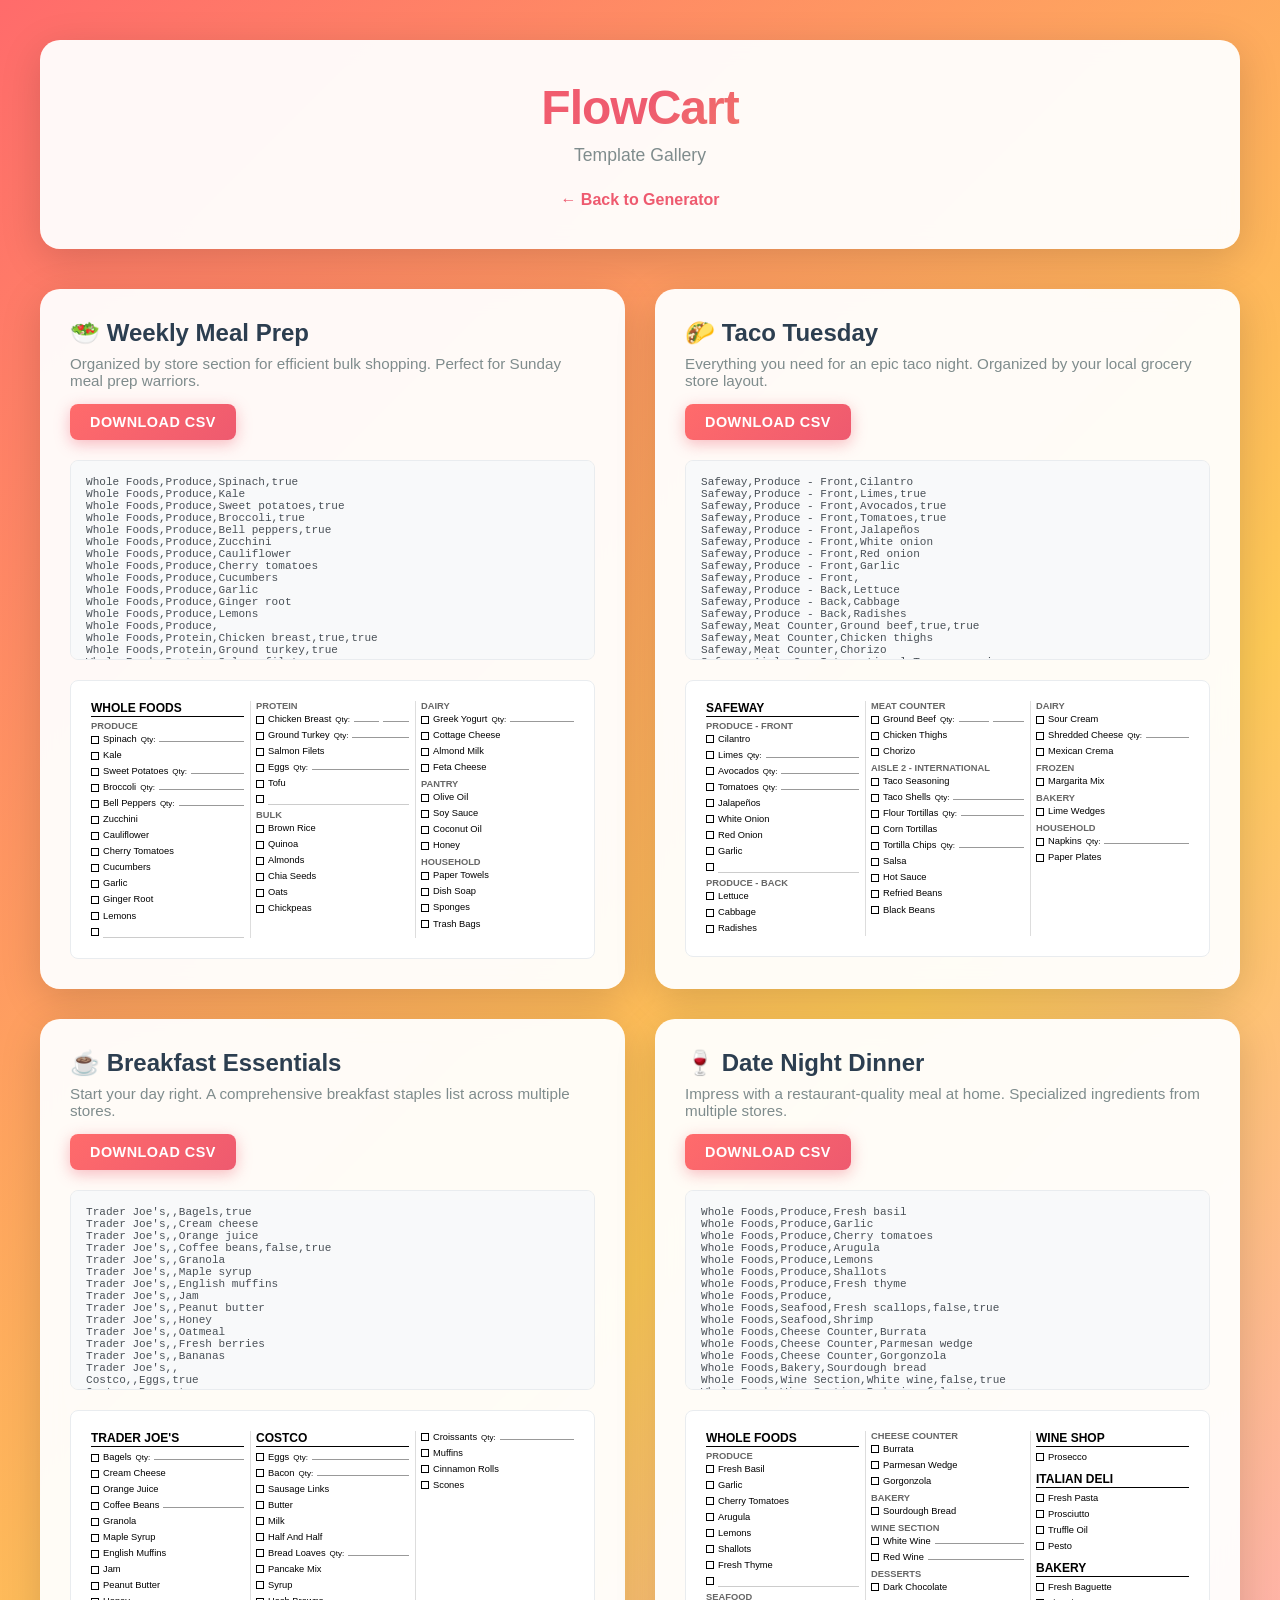
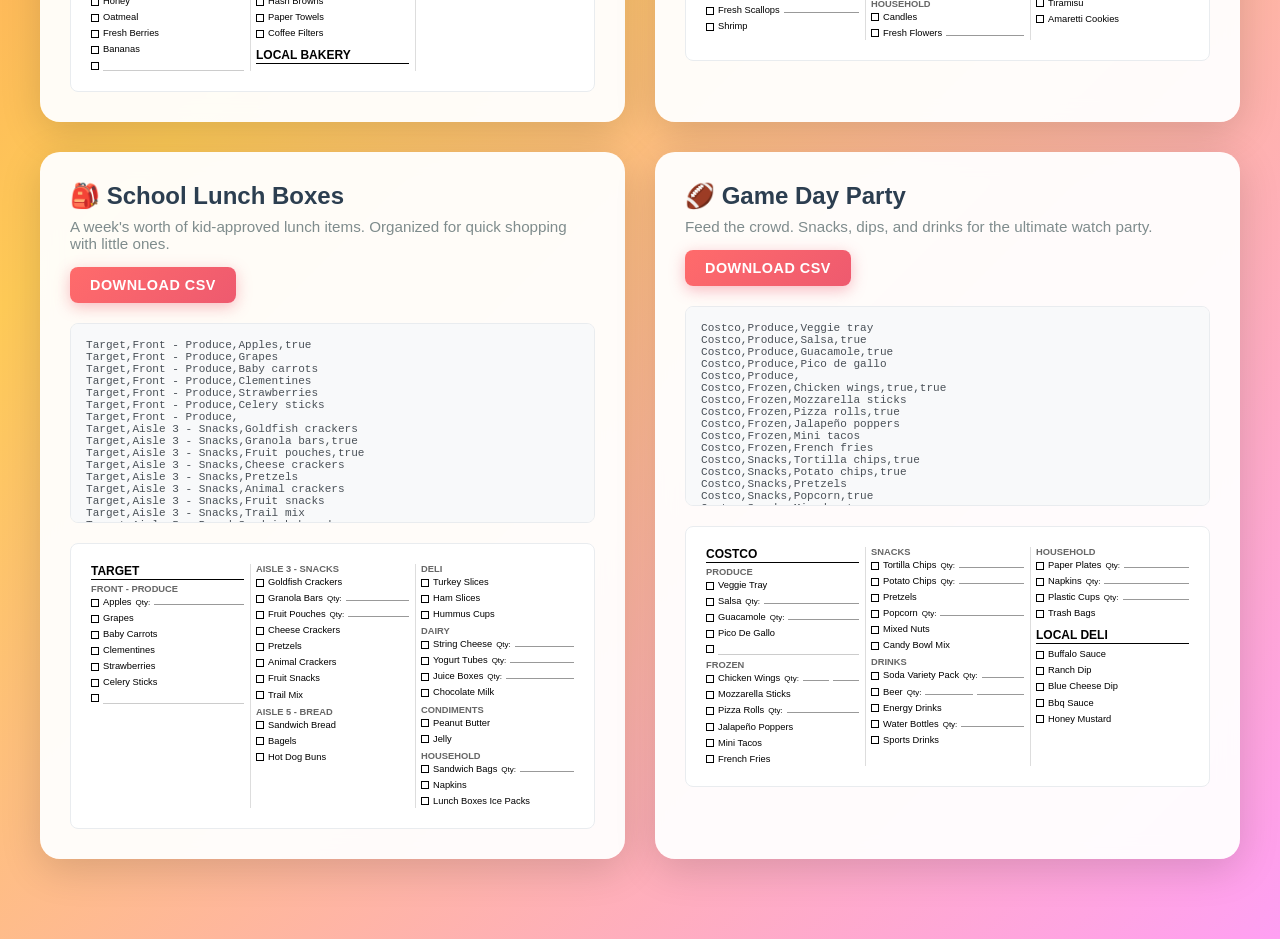
==== gallery.html @ 376b7f01 "Initial commit Co-Authored-By: Claude Opus 4.6 <noreply@anthropic.com>" ====
<!DOCTYPE html>
<html lang="en">
<head>
  <meta charset="UTF-8">
  <meta name="viewport" content="width=device-width, initial-scale=1.0">
  <title>FlowCart - Template Gallery</title>
  <style>
    * {
      margin: 0;
      padding: 0;
      box-sizing: border-box;
    }

    body {
      font-family: -apple-system, BlinkMacSystemFont, 'Segoe UI', 'Arial', sans-serif;
      background: linear-gradient(135deg, #ff6b6b 0%, #feca57 50%, #ff9ff3 100%);
      min-height: 100vh;
      padding: 40px 20px;
    }

    .container {
      max-width: 1200px;
      margin: 0 auto;
    }

    header {
      text-align: center;
      margin-bottom: 40px;
      padding: 40px 30px;
      background: rgba(255, 255, 255, 0.95);
      color: #2c3e50;
      border-radius: 20px;
      box-shadow: 0 10px 40px rgba(0, 0, 0, 0.15);
      backdrop-filter: blur(10px);
    }

    h1 {
      font-size: 3em;
      font-weight: 700;
      letter-spacing: -1px;
      background: linear-gradient(135deg, #ff6b6b, #ee5a6f, #feca57);
      -webkit-background-clip: text;
      -webkit-text-fill-color: transparent;
      background-clip: text;
      margin-bottom: 10px;
    }

    .subtitle {
      font-size: 1.1em;
      color: #7f8c8d;
      font-weight: 400;
      margin-bottom: 15px;
    }

    .back-link {
      display: inline-block;
      margin-top: 10px;
      color: #ee5a6f;
      text-decoration: none;
      font-weight: 600;
      font-size: 1em;
      transition: all 0.3s ease;
    }

    .back-link:hover {
      color: #d63447;
      transform: translateX(-3px);
    }

    .gallery {
      display: grid;
      grid-template-columns: repeat(auto-fit, minmax(500px, 1fr));
      gap: 30px;
      margin-bottom: 40px;
    }

    .template-card {
      background: rgba(255, 255, 255, 0.95);
      border-radius: 20px;
      padding: 30px;
      box-shadow: 0 10px 40px rgba(0, 0, 0, 0.15);
      backdrop-filter: blur(10px);
    }

    .template-header {
      margin-bottom: 20px;
    }

    .template-title {
      font-size: 1.5em;
      font-weight: 700;
      color: #2c3e50;
      margin-bottom: 8px;
    }

    .template-description {
      color: #7f8c8d;
      font-size: 0.95em;
      margin-bottom: 15px;
    }

    .download-btn {
      background: linear-gradient(135deg, #ff6b6b, #ee5a6f);
      color: white;
      border: none;
      padding: 10px 20px;
      font-size: 0.9em;
      font-family: -apple-system, BlinkMacSystemFont, 'Segoe UI', 'Arial', sans-serif;
      font-weight: 600;
      cursor: pointer;
      border-radius: 8px;
      text-transform: uppercase;
      letter-spacing: 0.5px;
      box-shadow: 0 4px 15px rgba(238, 90, 111, 0.4);
      transition: all 0.3s ease;
      text-decoration: none;
      display: inline-block;
    }

    .download-btn:hover {
      background: linear-gradient(135deg, #ee5a6f, #d63447);
      transform: translateY(-2px);
      box-shadow: 0 6px 25px rgba(238, 90, 111, 0.5);
    }

    .csv-preview {
      background: #f8f9fa;
      border: 1px solid #e9ecef;
      border-radius: 8px;
      padding: 15px;
      margin: 15px 0;
      font-family: 'Courier New', monospace;
      font-size: 0.85em;
      overflow-x: auto;
      max-height: 200px;
      overflow-y: auto;
    }

    .csv-preview pre {
      margin: 0;
      white-space: pre;
      color: #495057;
    }

    .list-preview {
      margin-top: 20px;
      padding: 20px;
      background: white;
      border-radius: 8px;
      border: 1px solid #e9ecef;
      font-size: 7pt;
      columns: 3;
      column-gap: 12px;
      column-rule: 1px solid #ddd;
    }

    .store-section {
      margin-bottom: 8px;
    }

    .store-header {
      font-size: 9pt;
      font-weight: bold;
      text-transform: uppercase;
      border-bottom: 1.5px solid #000;
      padding-bottom: 1px;
      margin-bottom: 4px;
    }

    .region-section {
      margin-bottom: 5px;
      break-inside: avoid;
    }

    .region-header {
      font-size: 7pt;
      font-weight: bold;
      text-transform: uppercase;
      color: #666;
      margin-bottom: 2px;
    }

    .item {
      display: flex;
      align-items: center;
      margin-bottom: 3px;
      font-size: 7pt;
      line-height: 1.4;
      break-inside: avoid;
    }

    .checkbox {
      width: 8px;
      height: 8px;
      border: 1px solid #000;
      margin-right: 4px;
      flex-shrink: 0;
    }

    .item-content {
      flex: 1;
      display: flex;
      align-items: baseline;
    }

    .item-name {
      font-weight: normal;
      color: #000;
      flex-shrink: 0;
    }

    .item-count {
      border-bottom: 1px solid #999;
      flex: 1;
      margin-left: 4px;
      height: 9px;
      min-width: 20px;
    }

    .item-note {
      border-bottom: 1px solid #999;
      flex: 1;
      margin-left: 4px;
      height: 9px;
      min-width: 20px;
    }

    .blank-item {
      border-bottom: 1px solid #ccc;
      min-height: 12px;
    }
  </style>
</head>
<body>
  <div class="container">
    <header>
      <h1>FlowCart</h1>
      <div class="subtitle">Template Gallery</div>
      <a href="grocery-list.html" class="back-link">← Back to Generator</a>
    </header>

    <div class="gallery">
      <!-- Template 1: Weekly Meal Prep -->
      <div class="template-card">
        <div class="template-header">
          <div class="template-title">🥗 Weekly Meal Prep</div>
          <div class="template-description">Organized by store section for efficient bulk shopping. Perfect for Sunday meal prep warriors.</div>
          <button class="download-btn" onclick="downloadCSV('weekly-meal-prep')">Download CSV</button>
        </div>
        
        <div class="csv-preview">
          <pre id="csv-weekly-meal-prep">Whole Foods,Produce,Spinach,true
Whole Foods,Produce,Kale
Whole Foods,Produce,Sweet potatoes,true
Whole Foods,Produce,Broccoli,true
Whole Foods,Produce,Bell peppers,true
Whole Foods,Produce,Zucchini
Whole Foods,Produce,Cauliflower
Whole Foods,Produce,Cherry tomatoes
Whole Foods,Produce,Cucumbers
Whole Foods,Produce,Garlic
Whole Foods,Produce,Ginger root
Whole Foods,Produce,Lemons
Whole Foods,Produce,
Whole Foods,Protein,Chicken breast,true,true
Whole Foods,Protein,Ground turkey,true
Whole Foods,Protein,Salmon filets
Whole Foods,Protein,Eggs,true
Whole Foods,Protein,Tofu
Whole Foods,Protein,
Whole Foods,Bulk,Brown rice
Whole Foods,Bulk,Quinoa
Whole Foods,Bulk,Almonds
Whole Foods,Bulk,Chia seeds
Whole Foods,Bulk,Oats
Whole Foods,Bulk,Chickpeas
Whole Foods,Dairy,Greek yogurt,true
Whole Foods,Dairy,Cottage cheese
Whole Foods,Dairy,Almond milk
Whole Foods,Dairy,Feta cheese
Whole Foods,Pantry,Olive oil
Whole Foods,Pantry,Soy sauce
Whole Foods,Pantry,Coconut oil
Whole Foods,Pantry,Honey
Whole Foods,Household,Paper towels
Whole Foods,Household,Dish soap
Whole Foods,Household,Sponges
Whole Foods,Household,Trash bags</pre>
        </div>

        <div class="list-preview" id="preview-weekly-meal-prep"></div>
      </div>

      <!-- Template 2: Taco Tuesday -->
      <div class="template-card">
        <div class="template-header">
          <div class="template-title">🌮 Taco Tuesday</div>
          <div class="template-description">Everything you need for an epic taco night. Organized by your local grocery store layout.</div>
          <button class="download-btn" onclick="downloadCSV('taco-tuesday')">Download CSV</button>
        </div>
        
        <div class="csv-preview">
          <pre id="csv-taco-tuesday">Safeway,Produce - Front,Cilantro
Safeway,Produce - Front,Limes,true
Safeway,Produce - Front,Avocados,true
Safeway,Produce - Front,Tomatoes,true
Safeway,Produce - Front,Jalapeños
Safeway,Produce - Front,White onion
Safeway,Produce - Front,Red onion
Safeway,Produce - Front,Garlic
Safeway,Produce - Front,
Safeway,Produce - Back,Lettuce
Safeway,Produce - Back,Cabbage
Safeway,Produce - Back,Radishes
Safeway,Meat Counter,Ground beef,true,true
Safeway,Meat Counter,Chicken thighs
Safeway,Meat Counter,Chorizo
Safeway,Aisle 2 - International,Taco seasoning
Safeway,Aisle 2 - International,Taco shells,true
Safeway,Aisle 2 - International,Flour tortillas,true
Safeway,Aisle 2 - International,Corn tortillas
Safeway,Aisle 2 - International,Tortilla chips,true
Safeway,Aisle 2 - International,Salsa
Safeway,Aisle 2 - International,Hot sauce
Safeway,Aisle 2 - International,Refried beans
Safeway,Aisle 2 - International,Black beans
Safeway,Dairy,Sour cream
Safeway,Dairy,Shredded cheese,true
Safeway,Dairy,Mexican crema
Safeway,Frozen,Margarita mix
Safeway,Bakery,Lime wedges
Safeway,Household,Napkins,true
Safeway,Household,Paper plates</pre>
        </div>

        <div class="list-preview" id="preview-taco-tuesday"></div>
      </div>

      <!-- Template 3: Breakfast Essentials -->
      <div class="template-card">
        <div class="template-header">
          <div class="template-title">☕ Breakfast Essentials</div>
          <div class="template-description">Start your day right. A comprehensive breakfast staples list across multiple stores.</div>
          <button class="download-btn" onclick="downloadCSV('breakfast-essentials')">Download CSV</button>
        </div>
        
        <div class="csv-preview">
          <pre id="csv-breakfast-essentials">Trader Joe's,,Bagels,true
Trader Joe's,,Cream cheese
Trader Joe's,,Orange juice
Trader Joe's,,Coffee beans,false,true
Trader Joe's,,Granola
Trader Joe's,,Maple syrup
Trader Joe's,,English muffins
Trader Joe's,,Jam
Trader Joe's,,Peanut butter
Trader Joe's,,Honey
Trader Joe's,,Oatmeal
Trader Joe's,,Fresh berries
Trader Joe's,,Bananas
Trader Joe's,,
Costco,,Eggs,true
Costco,,Bacon,true
Costco,,Sausage links
Costco,,Butter
Costco,,Milk
Costco,,Half and half
Costco,,Bread loaves,true
Costco,,Pancake mix
Costco,,Syrup
Costco,,Hash browns
Costco,,Paper towels
Costco,,Coffee filters
Local Bakery,,Croissants,true
Local Bakery,,Muffins
Local Bakery,,Cinnamon rolls
Local Bakery,,Scones</pre>
        </div>

        <div class="list-preview" id="preview-breakfast-essentials"></div>
      </div>

      <!-- Template 4: Date Night -->
      <div class="template-card">
        <div class="template-header">
          <div class="template-title">🍷 Date Night Dinner</div>
          <div class="template-description">Impress with a restaurant-quality meal at home. Specialized ingredients from multiple stores.</div>
          <button class="download-btn" onclick="downloadCSV('date-night')">Download CSV</button>
        </div>
        
        <div class="csv-preview">
          <pre id="csv-date-night">Whole Foods,Produce,Fresh basil
Whole Foods,Produce,Garlic
Whole Foods,Produce,Cherry tomatoes
Whole Foods,Produce,Arugula
Whole Foods,Produce,Lemons
Whole Foods,Produce,Shallots
Whole Foods,Produce,Fresh thyme
Whole Foods,Produce,
Whole Foods,Seafood,Fresh scallops,false,true
Whole Foods,Seafood,Shrimp
Whole Foods,Cheese Counter,Burrata
Whole Foods,Cheese Counter,Parmesan wedge
Whole Foods,Cheese Counter,Gorgonzola
Whole Foods,Bakery,Sourdough bread
Whole Foods,Wine Section,White wine,false,true
Whole Foods,Wine Section,Red wine,false,true
Whole Foods,Desserts,Dark chocolate
Whole Foods,Household,Candles
Whole Foods,Household,Fresh flowers,false,true
Wine Shop,,Prosecco
Italian Deli,,Fresh pasta
Italian Deli,,Prosciutto
Italian Deli,,Truffle oil
Italian Deli,,Pesto
Bakery,,Fresh baguette
Bakery,,Tiramisu
Bakery,,Amaretti cookies</pre>
        </div>

        <div class="list-preview" id="preview-date-night"></div>
      </div>

      <!-- Template 5: Kids' Lunch Boxes -->
      <div class="template-card">
        <div class="template-header">
          <div class="template-title">🎒 School Lunch Boxes</div>
          <div class="template-description">A week's worth of kid-approved lunch items. Organized for quick shopping with little ones.</div>
          <button class="download-btn" onclick="downloadCSV('kids-lunch')">Download CSV</button>
        </div>
        
        <div class="csv-preview">
          <pre id="csv-kids-lunch">Target,Front - Produce,Apples,true
Target,Front - Produce,Grapes
Target,Front - Produce,Baby carrots
Target,Front - Produce,Clementines
Target,Front - Produce,Strawberries
Target,Front - Produce,Celery sticks
Target,Front - Produce,
Target,Aisle 3 - Snacks,Goldfish crackers
Target,Aisle 3 - Snacks,Granola bars,true
Target,Aisle 3 - Snacks,Fruit pouches,true
Target,Aisle 3 - Snacks,Cheese crackers
Target,Aisle 3 - Snacks,Pretzels
Target,Aisle 3 - Snacks,Animal crackers
Target,Aisle 3 - Snacks,Fruit snacks
Target,Aisle 3 - Snacks,Trail mix
Target,Aisle 5 - Bread,Sandwich bread
Target,Aisle 5 - Bread,Bagels
Target,Aisle 5 - Bread,Hot dog buns
Target,Deli,Turkey slices
Target,Deli,Ham slices
Target,Deli,Hummus cups
Target,Dairy,String cheese,true
Target,Dairy,Yogurt tubes,true
Target,Dairy,Juice boxes,true
Target,Dairy,Chocolate milk
Target,Condiments,Peanut butter
Target,Condiments,Jelly
Target,Household,Sandwich bags,true
Target,Household,Napkins
Target,Household,Lunch boxes ice packs</pre>
        </div>

        <div class="list-preview" id="preview-kids-lunch"></div>
      </div>

      <!-- Template 6: Game Day Party -->
      <div class="template-card">
        <div class="template-header">
          <div class="template-title">🏈 Game Day Party</div>
          <div class="template-description">Feed the crowd. Snacks, dips, and drinks for the ultimate watch party.</div>
          <button class="download-btn" onclick="downloadCSV('game-day')">Download CSV</button>
        </div>
        
        <div class="csv-preview">
          <pre id="csv-game-day">Costco,Produce,Veggie tray
Costco,Produce,Salsa,true
Costco,Produce,Guacamole,true
Costco,Produce,Pico de gallo
Costco,Produce,
Costco,Frozen,Chicken wings,true,true
Costco,Frozen,Mozzarella sticks
Costco,Frozen,Pizza rolls,true
Costco,Frozen,Jalapeño poppers
Costco,Frozen,Mini tacos
Costco,Frozen,French fries
Costco,Snacks,Tortilla chips,true
Costco,Snacks,Potato chips,true
Costco,Snacks,Pretzels
Costco,Snacks,Popcorn,true
Costco,Snacks,Mixed nuts
Costco,Snacks,Candy bowl mix
Costco,Drinks,Soda variety pack,true
Costco,Drinks,Beer,true,true
Costco,Drinks,Energy drinks
Costco,Drinks,Water bottles,true
Costco,Drinks,Sports drinks
Costco,Household,Paper plates,true
Costco,Household,Napkins,true
Costco,Household,Plastic cups,true
Costco,Household,Trash bags
Local Deli,,Buffalo sauce
Local Deli,,Ranch dip
Local Deli,,Blue cheese dip
Local Deli,,BBQ sauce
Local Deli,,Honey mustard</pre>
        </div>

        <div class="list-preview" id="preview-game-day"></div>
      </div>
    </div>
  </div>

  <script>
    const templates = {
      'weekly-meal-prep': `Whole Foods,Produce,Spinach,true
Whole Foods,Produce,Kale
Whole Foods,Produce,Sweet potatoes,true
Whole Foods,Produce,Broccoli,true
Whole Foods,Produce,Bell peppers,true
Whole Foods,Produce,Zucchini
Whole Foods,Produce,Cauliflower
Whole Foods,Produce,Cherry tomatoes
Whole Foods,Produce,Cucumbers
Whole Foods,Produce,Garlic
Whole Foods,Produce,Ginger root
Whole Foods,Produce,Lemons
Whole Foods,Produce,
Whole Foods,Protein,Chicken breast,true,true
Whole Foods,Protein,Ground turkey,true
Whole Foods,Protein,Salmon filets
Whole Foods,Protein,Eggs,true
Whole Foods,Protein,Tofu
Whole Foods,Protein,
Whole Foods,Bulk,Brown rice
Whole Foods,Bulk,Quinoa
Whole Foods,Bulk,Almonds
Whole Foods,Bulk,Chia seeds
Whole Foods,Bulk,Oats
Whole Foods,Bulk,Chickpeas
Whole Foods,Dairy,Greek yogurt,true
Whole Foods,Dairy,Cottage cheese
Whole Foods,Dairy,Almond milk
Whole Foods,Dairy,Feta cheese
Whole Foods,Pantry,Olive oil
Whole Foods,Pantry,Soy sauce
Whole Foods,Pantry,Coconut oil
Whole Foods,Pantry,Honey
Whole Foods,Household,Paper towels
Whole Foods,Household,Dish soap
Whole Foods,Household,Sponges
Whole Foods,Household,Trash bags`,

      'taco-tuesday': `Safeway,Produce - Front,Cilantro
Safeway,Produce - Front,Limes,true
Safeway,Produce - Front,Avocados,true
Safeway,Produce - Front,Tomatoes,true
Safeway,Produce - Front,Jalapeños
Safeway,Produce - Front,White onion
Safeway,Produce - Front,Red onion
Safeway,Produce - Front,Garlic
Safeway,Produce - Front,
Safeway,Produce - Back,Lettuce
Safeway,Produce - Back,Cabbage
Safeway,Produce - Back,Radishes
Safeway,Meat Counter,Ground beef,true,true
Safeway,Meat Counter,Chicken thighs
Safeway,Meat Counter,Chorizo
Safeway,Aisle 2 - International,Taco seasoning
Safeway,Aisle 2 - International,Taco shells,true
Safeway,Aisle 2 - International,Flour tortillas,true
Safeway,Aisle 2 - International,Corn tortillas
Safeway,Aisle 2 - International,Tortilla chips,true
Safeway,Aisle 2 - International,Salsa
Safeway,Aisle 2 - International,Hot sauce
Safeway,Aisle 2 - International,Refried beans
Safeway,Aisle 2 - International,Black beans
Safeway,Dairy,Sour cream
Safeway,Dairy,Shredded cheese,true
Safeway,Dairy,Mexican crema
Safeway,Frozen,Margarita mix
Safeway,Bakery,Lime wedges
Safeway,Household,Napkins,true
Safeway,Household,Paper plates`,

      'breakfast-essentials': `Trader Joe's,,Bagels,true
Trader Joe's,,Cream cheese
Trader Joe's,,Orange juice
Trader Joe's,,Coffee beans,false,true
Trader Joe's,,Granola
Trader Joe's,,Maple syrup
Trader Joe's,,English muffins
Trader Joe's,,Jam
Trader Joe's,,Peanut butter
Trader Joe's,,Honey
Trader Joe's,,Oatmeal
Trader Joe's,,Fresh berries
Trader Joe's,,Bananas
Trader Joe's,,
Costco,,Eggs,true
Costco,,Bacon,true
Costco,,Sausage links
Costco,,Butter
Costco,,Milk
Costco,,Half and half
Costco,,Bread loaves,true
Costco,,Pancake mix
Costco,,Syrup
Costco,,Hash browns
Costco,,Paper towels
Costco,,Coffee filters
Local Bakery,,Croissants,true
Local Bakery,,Muffins
Local Bakery,,Cinnamon rolls
Local Bakery,,Scones`,

      'date-night': `Whole Foods,Produce,Fresh basil
Whole Foods,Produce,Garlic
Whole Foods,Produce,Cherry tomatoes
Whole Foods,Produce,Arugula
Whole Foods,Produce,Lemons
Whole Foods,Produce,Shallots
Whole Foods,Produce,Fresh thyme
Whole Foods,Produce,
Whole Foods,Seafood,Fresh scallops,false,true
Whole Foods,Seafood,Shrimp
Whole Foods,Cheese Counter,Burrata
Whole Foods,Cheese Counter,Parmesan wedge
Whole Foods,Cheese Counter,Gorgonzola
Whole Foods,Bakery,Sourdough bread
Whole Foods,Wine Section,White wine,false,true
Whole Foods,Wine Section,Red wine,false,true
Whole Foods,Desserts,Dark chocolate
Whole Foods,Household,Candles
Whole Foods,Household,Fresh flowers,false,true
Wine Shop,,Prosecco
Italian Deli,,Fresh pasta
Italian Deli,,Prosciutto
Italian Deli,,Truffle oil
Italian Deli,,Pesto
Bakery,,Fresh baguette
Bakery,,Tiramisu
Bakery,,Amaretti cookies`,

      'kids-lunch': `Target,Front - Produce,Apples,true
Target,Front - Produce,Grapes
Target,Front - Produce,Baby carrots
Target,Front - Produce,Clementines
Target,Front - Produce,Strawberries
Target,Front - Produce,Celery sticks
Target,Front - Produce,
Target,Aisle 3 - Snacks,Goldfish crackers
Target,Aisle 3 - Snacks,Granola bars,true
Target,Aisle 3 - Snacks,Fruit pouches,true
Target,Aisle 3 - Snacks,Cheese crackers
Target,Aisle 3 - Snacks,Pretzels
Target,Aisle 3 - Snacks,Animal crackers
Target,Aisle 3 - Snacks,Fruit snacks
Target,Aisle 3 - Snacks,Trail mix
Target,Aisle 5 - Bread,Sandwich bread
Target,Aisle 5 - Bread,Bagels
Target,Aisle 5 - Bread,Hot dog buns
Target,Deli,Turkey slices
Target,Deli,Ham slices
Target,Deli,Hummus cups
Target,Dairy,String cheese,true
Target,Dairy,Yogurt tubes,true
Target,Dairy,Juice boxes,true
Target,Dairy,Chocolate milk
Target,Condiments,Peanut butter
Target,Condiments,Jelly
Target,Household,Sandwich bags,true
Target,Household,Napkins
Target,Household,Lunch boxes ice packs`,

      'game-day': `Costco,Produce,Veggie tray
Costco,Produce,Salsa,true
Costco,Produce,Guacamole,true
Costco,Produce,Pico de gallo
Costco,Produce,
Costco,Frozen,Chicken wings,true,true
Costco,Frozen,Mozzarella sticks
Costco,Frozen,Pizza rolls,true
Costco,Frozen,Jalapeño poppers
Costco,Frozen,Mini tacos
Costco,Frozen,French fries
Costco,Snacks,Tortilla chips,true
Costco,Snacks,Potato chips,true
Costco,Snacks,Pretzels
Costco,Snacks,Popcorn,true
Costco,Snacks,Mixed nuts
Costco,Snacks,Candy bowl mix
Costco,Drinks,Soda variety pack,true
Costco,Drinks,Beer,true,true
Costco,Drinks,Energy drinks
Costco,Drinks,Water bottles,true
Costco,Drinks,Sports drinks
Costco,Household,Paper plates,true
Costco,Household,Napkins,true
Costco,Household,Plastic cups,true
Costco,Household,Trash bags
Local Deli,,Buffalo sauce
Local Deli,,Ranch dip
Local Deli,,Blue cheese dip
Local Deli,,BBQ sauce
Local Deli,,Honey mustard`
    };

    function downloadCSV(templateName) {
      const csv = templates[templateName];
      const blob = new Blob([csv], { type: 'text/csv' });
      const url = window.URL.createObjectURL(blob);
      const a = document.createElement('a');
      a.href = url;
      a.download = `${templateName}.csv`;
      a.click();
      window.URL.revokeObjectURL(url);
    }

    function parseCSV(csv) {
      const lines = csv.trim().split('\n');
      const data = [];
      
      for (let i = 0; i < lines.length; i++) {
        const line = lines[i].trim();
        if (!line) continue;
        
        const values = line.split(',').map(v => v.trim());
        
        if (values.length < 1 || !values[0]) continue;
        
        const parseBoolean = (val) => {
          if (!val) return false;
          const lower = val.toLowerCase();
          return lower === 'true' || lower === 't' || lower === '1' || lower === 'x' || lower === 'yes';
        };
        
        data.push({
          store: values[0],
          region: values[1] || null,
          item: values[2] || '',
          count: parseBoolean(values[3]),
          note: parseBoolean(values[4])
        });
      }
      
      return data;
    }

    function organizeData(data) {
      const organized = {};
      
      data.forEach(row => {
        if (!organized[row.store]) {
          organized[row.store] = {};
        }
        const regionKey = row.region || '_no_region_';
        if (!organized[row.store][regionKey]) {
          organized[row.store][regionKey] = [];
        }
        organized[row.store][regionKey].push(row);
      });
      
      return organized;
    }

    function renderPreview(templateName) {
      const csv = templates[templateName];
      const data = parseCSV(csv);
      const organized = organizeData(data);
      
      const preview = document.getElementById(`preview-${templateName}`);
      preview.innerHTML = '';
      
      for (const [store, regions] of Object.entries(organized)) {
        const storeSection = document.createElement('div');
        storeSection.className = 'store-section';
        
        const storeHeader = document.createElement('div');
        storeHeader.className = 'store-header';
        storeHeader.textContent = store;
        storeSection.appendChild(storeHeader);
        
        for (const [region, items] of Object.entries(regions)) {
          const regionSection = document.createElement('div');
          regionSection.className = 'region-section';
          
          if (region !== '_no_region_') {
            const regionHeader = document.createElement('div');
            regionHeader.className = 'region-header';
            regionHeader.textContent = region;
            regionSection.appendChild(regionHeader);
          }
          
          items.forEach(item => {
            const itemDiv = document.createElement('div');
            itemDiv.className = 'item';
            
            const checkbox = document.createElement('div');
            checkbox.className = 'checkbox';
            itemDiv.appendChild(checkbox);
            
            const content = document.createElement('div');
            content.className = 'item-content';
            
            if (!item.item) {
              content.className += ' blank-item';
            } else {
              const itemName = document.createElement('span');
              itemName.className = 'item-name';
              const itemText = item.item;
              const capitalizedText = itemText
                .split(' ')
                .map(word => word.charAt(0).toUpperCase() + word.slice(1).toLowerCase())
                .join(' ');
              itemName.textContent = capitalizedText;
              content.appendChild(itemName);
              
              if (item.count) {
                const countLabel = document.createElement('span');
                countLabel.textContent = 'Qty: ';
                countLabel.style.fontSize = '6pt';
                countLabel.style.marginLeft = '4px';
                content.appendChild(countLabel);
                
                const countSpan = document.createElement('span');
                countSpan.className = 'item-count';
                content.appendChild(countSpan);
              }
              
              if (item.note) {
                const noteSpan = document.createElement('span');
                noteSpan.className = 'item-note';
                content.appendChild(noteSpan);
              }
            }
            
            itemDiv.appendChild(content);
            regionSection.appendChild(itemDiv);
          });
          
          storeSection.appendChild(regionSection);
        }
        
        preview.appendChild(storeSection);
      }
    }

    // Render all previews on page load
    Object.keys(templates).forEach(templateName => {
      renderPreview(templateName);
    });
  </script>
</body>
</html>
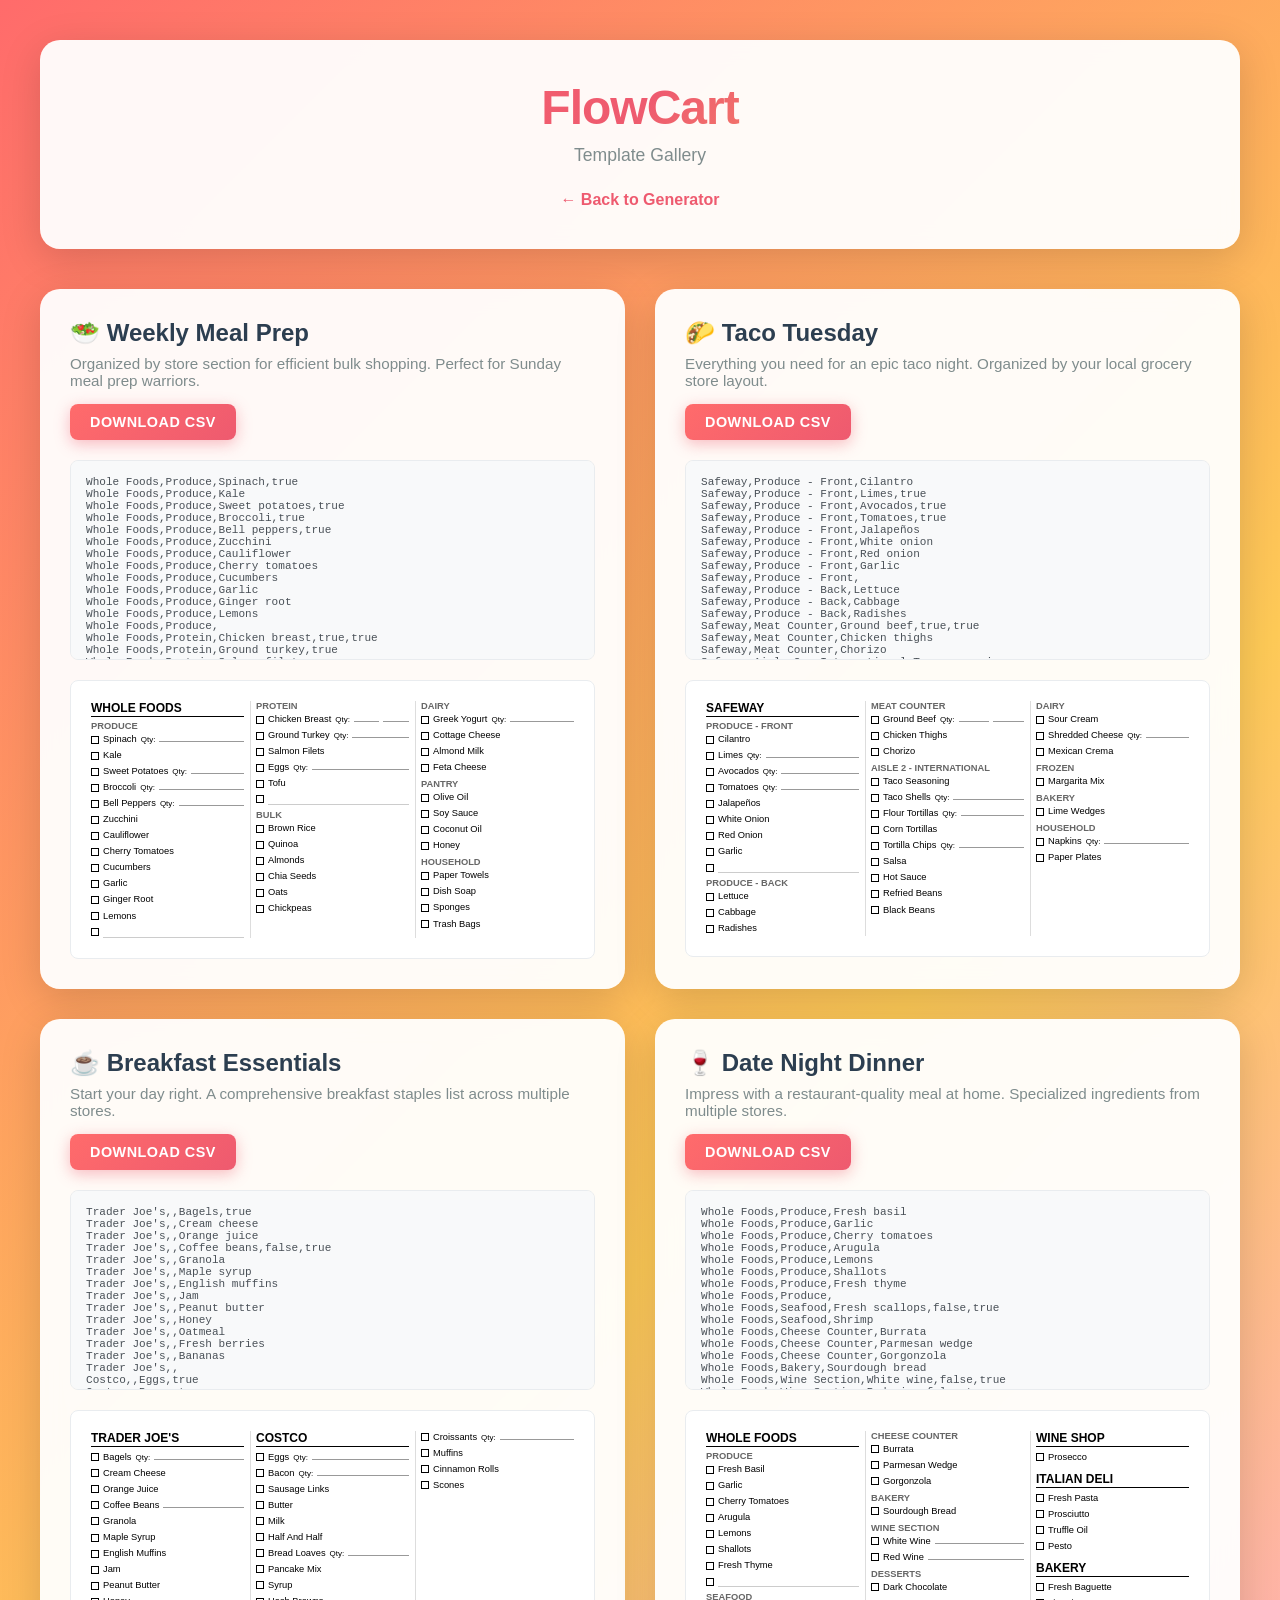
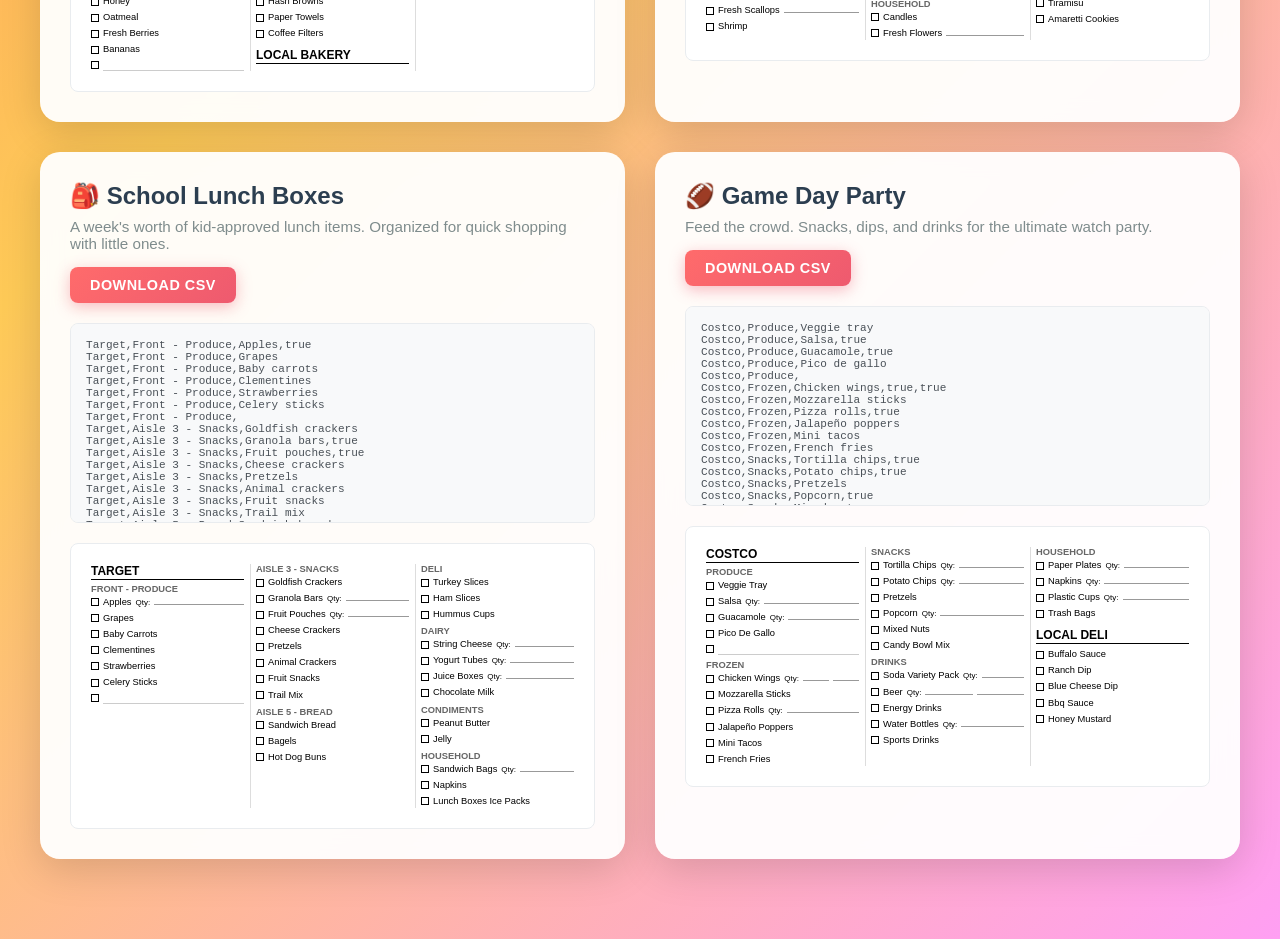
==== commit ac540de3: "Add favicon and meta description tags SVG favicon with the site gradient colors and a cart icon. Add" ====
--- a/gallery.html
+++ b/gallery.html
@@ -4,232 +4,10 @@
   <meta charset="UTF-8">
   <meta name="viewport" content="width=device-width, initial-scale=1.0">
   <title>FlowCart - Template Gallery</title>
-  <style>
-    * {
-      margin: 0;
-      padding: 0;
-      box-sizing: border-box;
-    }
-
-    body {
-      font-family: -apple-system, BlinkMacSystemFont, 'Segoe UI', 'Arial', sans-serif;
-      background: linear-gradient(135deg, #ff6b6b 0%, #feca57 50%, #ff9ff3 100%);
-      min-height: 100vh;
-      padding: 40px 20px;
-    }
-
-    .container {
-      max-width: 1200px;
-      margin: 0 auto;
-    }
-
-    header {
-      text-align: center;
-      margin-bottom: 40px;
-      padding: 40px 30px;
-      background: rgba(255, 255, 255, 0.95);
-      color: #2c3e50;
-      border-radius: 20px;
-      box-shadow: 0 10px 40px rgba(0, 0, 0, 0.15);
-      backdrop-filter: blur(10px);
-    }
-
-    h1 {
-      font-size: 3em;
-      font-weight: 700;
-      letter-spacing: -1px;
-      background: linear-gradient(135deg, #ff6b6b, #ee5a6f, #feca57);
-      -webkit-background-clip: text;
-      -webkit-text-fill-color: transparent;
-      background-clip: text;
-      margin-bottom: 10px;
-    }
-
-    .subtitle {
-      font-size: 1.1em;
-      color: #7f8c8d;
-      font-weight: 400;
-      margin-bottom: 15px;
-    }
-
-    .back-link {
-      display: inline-block;
-      margin-top: 10px;
-      color: #ee5a6f;
-      text-decoration: none;
-      font-weight: 600;
-      font-size: 1em;
-      transition: all 0.3s ease;
-    }
-
-    .back-link:hover {
-      color: #d63447;
-      transform: translateX(-3px);
-    }
-
-    .gallery {
-      display: grid;
-      grid-template-columns: repeat(auto-fit, minmax(500px, 1fr));
-      gap: 30px;
-      margin-bottom: 40px;
-    }
-
-    .template-card {
-      background: rgba(255, 255, 255, 0.95);
-      border-radius: 20px;
-      padding: 30px;
-      box-shadow: 0 10px 40px rgba(0, 0, 0, 0.15);
-      backdrop-filter: blur(10px);
-    }
-
-    .template-header {
-      margin-bottom: 20px;
-    }
-
-    .template-title {
-      font-size: 1.5em;
-      font-weight: 700;
-      color: #2c3e50;
-      margin-bottom: 8px;
-    }
-
-    .template-description {
-      color: #7f8c8d;
-      font-size: 0.95em;
-      margin-bottom: 15px;
-    }
-
-    .download-btn {
-      background: linear-gradient(135deg, #ff6b6b, #ee5a6f);
-      color: white;
-      border: none;
-      padding: 10px 20px;
-      font-size: 0.9em;
-      font-family: -apple-system, BlinkMacSystemFont, 'Segoe UI', 'Arial', sans-serif;
-      font-weight: 600;
-      cursor: pointer;
-      border-radius: 8px;
-      text-transform: uppercase;
-      letter-spacing: 0.5px;
-      box-shadow: 0 4px 15px rgba(238, 90, 111, 0.4);
-      transition: all 0.3s ease;
-      text-decoration: none;
-      display: inline-block;
-    }
-
-    .download-btn:hover {
-      background: linear-gradient(135deg, #ee5a6f, #d63447);
-      transform: translateY(-2px);
-      box-shadow: 0 6px 25px rgba(238, 90, 111, 0.5);
-    }
-
-    .csv-preview {
-      background: #f8f9fa;
-      border: 1px solid #e9ecef;
-      border-radius: 8px;
-      padding: 15px;
-      margin: 15px 0;
-      font-family: 'Courier New', monospace;
-      font-size: 0.85em;
-      overflow-x: auto;
-      max-height: 200px;
-      overflow-y: auto;
-    }
-
-    .csv-preview pre {
-      margin: 0;
-      white-space: pre;
-      color: #495057;
-    }
-
-    .list-preview {
-      margin-top: 20px;
-      padding: 20px;
-      background: white;
-      border-radius: 8px;
-      border: 1px solid #e9ecef;
-      font-size: 7pt;
-      columns: 3;
-      column-gap: 12px;
-      column-rule: 1px solid #ddd;
-    }
-
-    .store-section {
-      margin-bottom: 8px;
-    }
-
-    .store-header {
-      font-size: 9pt;
-      font-weight: bold;
-      text-transform: uppercase;
-      border-bottom: 1.5px solid #000;
-      padding-bottom: 1px;
-      margin-bottom: 4px;
-    }
-
-    .region-section {
-      margin-bottom: 5px;
-      break-inside: avoid;
-    }
-
-    .region-header {
-      font-size: 7pt;
-      font-weight: bold;
-      text-transform: uppercase;
-      color: #666;
-      margin-bottom: 2px;
-    }
-
-    .item {
-      display: flex;
-      align-items: center;
-      margin-bottom: 3px;
-      font-size: 7pt;
-      line-height: 1.4;
-      break-inside: avoid;
-    }
-
-    .checkbox {
-      width: 8px;
-      height: 8px;
-      border: 1px solid #000;
-      margin-right: 4px;
-      flex-shrink: 0;
-    }
-
-    .item-content {
-      flex: 1;
-      display: flex;
-      align-items: baseline;
-    }
-
-    .item-name {
-      font-weight: normal;
-      color: #000;
-      flex-shrink: 0;
-    }
-
-    .item-count {
-      border-bottom: 1px solid #999;
-      flex: 1;
-      margin-left: 4px;
-      height: 9px;
-      min-width: 20px;
-    }
-
-    .item-note {
-      border-bottom: 1px solid #999;
-      flex: 1;
-      margin-left: 4px;
-      height: 9px;
-      min-width: 20px;
-    }
-
-    .blank-item {
-      border-bottom: 1px solid #ccc;
-      min-height: 12px;
-    }
-  </style>
+  <meta name="description" content="Browse example grocery list templates for FlowCart. Download CSVs and start shopping in perfect order.">
+  <link rel="icon" type="image/svg+xml" href="favicon.svg">
+  <link rel="stylesheet" href="css/common.css">
+  <link rel="stylesheet" href="css/gallery.css">
 </head>
 <body>
   <div class="container">
@@ -247,7 +25,7 @@
           <div class="template-description">Organized by store section for efficient bulk shopping. Perfect for Sunday meal prep warriors.</div>
           <button class="download-btn" onclick="downloadCSV('weekly-meal-prep')">Download CSV</button>
         </div>
-        
+
         <div class="csv-preview">
           <pre id="csv-weekly-meal-prep">Whole Foods,Produce,Spinach,true
 Whole Foods,Produce,Kale
@@ -298,7 +76,7 @@
           <div class="template-description">Everything you need for an epic taco night. Organized by your local grocery store layout.</div>
           <button class="download-btn" onclick="downloadCSV('taco-tuesday')">Download CSV</button>
         </div>
-        
+
         <div class="csv-preview">
           <pre id="csv-taco-tuesday">Safeway,Produce - Front,Cilantro
 Safeway,Produce - Front,Limes,true
@@ -343,7 +121,7 @@
           <div class="template-description">Start your day right. A comprehensive breakfast staples list across multiple stores.</div>
           <button class="download-btn" onclick="downloadCSV('breakfast-essentials')">Download CSV</button>
         </div>
-        
+
         <div class="csv-preview">
           <pre id="csv-breakfast-essentials">Trader Joe's,,Bagels,true
 Trader Joe's,,Cream cheese
@@ -387,7 +165,7 @@
           <div class="template-description">Impress with a restaurant-quality meal at home. Specialized ingredients from multiple stores.</div>
           <button class="download-btn" onclick="downloadCSV('date-night')">Download CSV</button>
         </div>
-        
+
         <div class="csv-preview">
           <pre id="csv-date-night">Whole Foods,Produce,Fresh basil
 Whole Foods,Produce,Garlic
@@ -428,7 +206,7 @@
           <div class="template-description">A week's worth of kid-approved lunch items. Organized for quick shopping with little ones.</div>
           <button class="download-btn" onclick="downloadCSV('kids-lunch')">Download CSV</button>
         </div>
-        
+
         <div class="csv-preview">
           <pre id="csv-kids-lunch">Target,Front - Produce,Apples,true
 Target,Front - Produce,Grapes
@@ -472,7 +250,7 @@
           <div class="template-description">Feed the crowd. Snacks, dips, and drinks for the ultimate watch party.</div>
           <button class="download-btn" onclick="downloadCSV('game-day')">Download CSV</button>
         </div>
-        
+
         <div class="csv-preview">
           <pre id="csv-game-day">Costco,Produce,Veggie tray
 Costco,Produce,Salsa,true
@@ -512,345 +290,7 @@
     </div>
   </div>
 
-  <script>
-    const templates = {
-      'weekly-meal-prep': `Whole Foods,Produce,Spinach,true
-Whole Foods,Produce,Kale
-Whole Foods,Produce,Sweet potatoes,true
-Whole Foods,Produce,Broccoli,true
-Whole Foods,Produce,Bell peppers,true
-Whole Foods,Produce,Zucchini
-Whole Foods,Produce,Cauliflower
-Whole Foods,Produce,Cherry tomatoes
-Whole Foods,Produce,Cucumbers
-Whole Foods,Produce,Garlic
-Whole Foods,Produce,Ginger root
-Whole Foods,Produce,Lemons
-Whole Foods,Produce,
-Whole Foods,Protein,Chicken breast,true,true
-Whole Foods,Protein,Ground turkey,true
-Whole Foods,Protein,Salmon filets
-Whole Foods,Protein,Eggs,true
-Whole Foods,Protein,Tofu
-Whole Foods,Protein,
-Whole Foods,Bulk,Brown rice
-Whole Foods,Bulk,Quinoa
-Whole Foods,Bulk,Almonds
-Whole Foods,Bulk,Chia seeds
-Whole Foods,Bulk,Oats
-Whole Foods,Bulk,Chickpeas
-Whole Foods,Dairy,Greek yogurt,true
-Whole Foods,Dairy,Cottage cheese
-Whole Foods,Dairy,Almond milk
-Whole Foods,Dairy,Feta cheese
-Whole Foods,Pantry,Olive oil
-Whole Foods,Pantry,Soy sauce
-Whole Foods,Pantry,Coconut oil
-Whole Foods,Pantry,Honey
-Whole Foods,Household,Paper towels
-Whole Foods,Household,Dish soap
-Whole Foods,Household,Sponges
-Whole Foods,Household,Trash bags`,
-
-      'taco-tuesday': `Safeway,Produce - Front,Cilantro
-Safeway,Produce - Front,Limes,true
-Safeway,Produce - Front,Avocados,true
-Safeway,Produce - Front,Tomatoes,true
-Safeway,Produce - Front,Jalapeños
-Safeway,Produce - Front,White onion
-Safeway,Produce - Front,Red onion
-Safeway,Produce - Front,Garlic
-Safeway,Produce - Front,
-Safeway,Produce - Back,Lettuce
-Safeway,Produce - Back,Cabbage
-Safeway,Produce - Back,Radishes
-Safeway,Meat Counter,Ground beef,true,true
-Safeway,Meat Counter,Chicken thighs
-Safeway,Meat Counter,Chorizo
-Safeway,Aisle 2 - International,Taco seasoning
-Safeway,Aisle 2 - International,Taco shells,true
-Safeway,Aisle 2 - International,Flour tortillas,true
-Safeway,Aisle 2 - International,Corn tortillas
-Safeway,Aisle 2 - International,Tortilla chips,true
-Safeway,Aisle 2 - International,Salsa
-Safeway,Aisle 2 - International,Hot sauce
-Safeway,Aisle 2 - International,Refried beans
-Safeway,Aisle 2 - International,Black beans
-Safeway,Dairy,Sour cream
-Safeway,Dairy,Shredded cheese,true
-Safeway,Dairy,Mexican crema
-Safeway,Frozen,Margarita mix
-Safeway,Bakery,Lime wedges
-Safeway,Household,Napkins,true
-Safeway,Household,Paper plates`,
-
-      'breakfast-essentials': `Trader Joe's,,Bagels,true
-Trader Joe's,,Cream cheese
-Trader Joe's,,Orange juice
-Trader Joe's,,Coffee beans,false,true
-Trader Joe's,,Granola
-Trader Joe's,,Maple syrup
-Trader Joe's,,English muffins
-Trader Joe's,,Jam
-Trader Joe's,,Peanut butter
-Trader Joe's,,Honey
-Trader Joe's,,Oatmeal
-Trader Joe's,,Fresh berries
-Trader Joe's,,Bananas
-Trader Joe's,,
-Costco,,Eggs,true
-Costco,,Bacon,true
-Costco,,Sausage links
-Costco,,Butter
-Costco,,Milk
-Costco,,Half and half
-Costco,,Bread loaves,true
-Costco,,Pancake mix
-Costco,,Syrup
-Costco,,Hash browns
-Costco,,Paper towels
-Costco,,Coffee filters
-Local Bakery,,Croissants,true
-Local Bakery,,Muffins
-Local Bakery,,Cinnamon rolls
-Local Bakery,,Scones`,
-
-      'date-night': `Whole Foods,Produce,Fresh basil
-Whole Foods,Produce,Garlic
-Whole Foods,Produce,Cherry tomatoes
-Whole Foods,Produce,Arugula
-Whole Foods,Produce,Lemons
-Whole Foods,Produce,Shallots
-Whole Foods,Produce,Fresh thyme
-Whole Foods,Produce,
-Whole Foods,Seafood,Fresh scallops,false,true
-Whole Foods,Seafood,Shrimp
-Whole Foods,Cheese Counter,Burrata
-Whole Foods,Cheese Counter,Parmesan wedge
-Whole Foods,Cheese Counter,Gorgonzola
-Whole Foods,Bakery,Sourdough bread
-Whole Foods,Wine Section,White wine,false,true
-Whole Foods,Wine Section,Red wine,false,true
-Whole Foods,Desserts,Dark chocolate
-Whole Foods,Household,Candles
-Whole Foods,Household,Fresh flowers,false,true
-Wine Shop,,Prosecco
-Italian Deli,,Fresh pasta
-Italian Deli,,Prosciutto
-Italian Deli,,Truffle oil
-Italian Deli,,Pesto
-Bakery,,Fresh baguette
-Bakery,,Tiramisu
-Bakery,,Amaretti cookies`,
-
-      'kids-lunch': `Target,Front - Produce,Apples,true
-Target,Front - Produce,Grapes
-Target,Front - Produce,Baby carrots
-Target,Front - Produce,Clementines
-Target,Front - Produce,Strawberries
-Target,Front - Produce,Celery sticks
-Target,Front - Produce,
-Target,Aisle 3 - Snacks,Goldfish crackers
-Target,Aisle 3 - Snacks,Granola bars,true
-Target,Aisle 3 - Snacks,Fruit pouches,true
-Target,Aisle 3 - Snacks,Cheese crackers
-Target,Aisle 3 - Snacks,Pretzels
-Target,Aisle 3 - Snacks,Animal crackers
-Target,Aisle 3 - Snacks,Fruit snacks
-Target,Aisle 3 - Snacks,Trail mix
-Target,Aisle 5 - Bread,Sandwich bread
-Target,Aisle 5 - Bread,Bagels
-Target,Aisle 5 - Bread,Hot dog buns
-Target,Deli,Turkey slices
-Target,Deli,Ham slices
-Target,Deli,Hummus cups
-Target,Dairy,String cheese,true
-Target,Dairy,Yogurt tubes,true
-Target,Dairy,Juice boxes,true
-Target,Dairy,Chocolate milk
-Target,Condiments,Peanut butter
-Target,Condiments,Jelly
-Target,Household,Sandwich bags,true
-Target,Household,Napkins
-Target,Household,Lunch boxes ice packs`,
-
-      'game-day': `Costco,Produce,Veggie tray
-Costco,Produce,Salsa,true
-Costco,Produce,Guacamole,true
-Costco,Produce,Pico de gallo
-Costco,Produce,
-Costco,Frozen,Chicken wings,true,true
-Costco,Frozen,Mozzarella sticks
-Costco,Frozen,Pizza rolls,true
-Costco,Frozen,Jalapeño poppers
-Costco,Frozen,Mini tacos
-Costco,Frozen,French fries
-Costco,Snacks,Tortilla chips,true
-Costco,Snacks,Potato chips,true
-Costco,Snacks,Pretzels
-Costco,Snacks,Popcorn,true
-Costco,Snacks,Mixed nuts
-Costco,Snacks,Candy bowl mix
-Costco,Drinks,Soda variety pack,true
-Costco,Drinks,Beer,true,true
-Costco,Drinks,Energy drinks
-Costco,Drinks,Water bottles,true
-Costco,Drinks,Sports drinks
-Costco,Household,Paper plates,true
-Costco,Household,Napkins,true
-Costco,Household,Plastic cups,true
-Costco,Household,Trash bags
-Local Deli,,Buffalo sauce
-Local Deli,,Ranch dip
-Local Deli,,Blue cheese dip
-Local Deli,,BBQ sauce
-Local Deli,,Honey mustard`
-    };
-
-    function downloadCSV(templateName) {
-      const csv = templates[templateName];
-      const blob = new Blob([csv], { type: 'text/csv' });
-      const url = window.URL.createObjectURL(blob);
-      const a = document.createElement('a');
-      a.href = url;
-      a.download = `${templateName}.csv`;
-      a.click();
-      window.URL.revokeObjectURL(url);
-    }
-
-    function parseCSV(csv) {
-      const lines = csv.trim().split('\n');
-      const data = [];
-      
-      for (let i = 0; i < lines.length; i++) {
-        const line = lines[i].trim();
-        if (!line) continue;
-        
-        const values = line.split(',').map(v => v.trim());
-        
-        if (values.length < 1 || !values[0]) continue;
-        
-        const parseBoolean = (val) => {
-          if (!val) return false;
-          const lower = val.toLowerCase();
-          return lower === 'true' || lower === 't' || lower === '1' || lower === 'x' || lower === 'yes';
-        };
-        
-        data.push({
-          store: values[0],
-          region: values[1] || null,
-          item: values[2] || '',
-          count: parseBoolean(values[3]),
-          note: parseBoolean(values[4])
-        });
-      }
-      
-      return data;
-    }
-
-    function organizeData(data) {
-      const organized = {};
-      
-      data.forEach(row => {
-        if (!organized[row.store]) {
-          organized[row.store] = {};
-        }
-        const regionKey = row.region || '_no_region_';
-        if (!organized[row.store][regionKey]) {
-          organized[row.store][regionKey] = [];
-        }
-        organized[row.store][regionKey].push(row);
-      });
-      
-      return organized;
-    }
-
-    function renderPreview(templateName) {
-      const csv = templates[templateName];
-      const data = parseCSV(csv);
-      const organized = organizeData(data);
-      
-      const preview = document.getElementById(`preview-${templateName}`);
-      preview.innerHTML = '';
-      
-      for (const [store, regions] of Object.entries(organized)) {
-        const storeSection = document.createElement('div');
-        storeSection.className = 'store-section';
-        
-        const storeHeader = document.createElement('div');
-        storeHeader.className = 'store-header';
-        storeHeader.textContent = store;
-        storeSection.appendChild(storeHeader);
-        
-        for (const [region, items] of Object.entries(regions)) {
-          const regionSection = document.createElement('div');
-          regionSection.className = 'region-section';
-          
-          if (region !== '_no_region_') {
-            const regionHeader = document.createElement('div');
-            regionHeader.className = 'region-header';
-            regionHeader.textContent = region;
-            regionSection.appendChild(regionHeader);
-          }
-          
-          items.forEach(item => {
-            const itemDiv = document.createElement('div');
-            itemDiv.className = 'item';
-            
-            const checkbox = document.createElement('div');
-            checkbox.className = 'checkbox';
-            itemDiv.appendChild(checkbox);
-            
-            const content = document.createElement('div');
-            content.className = 'item-content';
-            
-            if (!item.item) {
-              content.className += ' blank-item';
-            } else {
-              const itemName = document.createElement('span');
-              itemName.className = 'item-name';
-              const itemText = item.item;
-              const capitalizedText = itemText
-                .split(' ')
-                .map(word => word.charAt(0).toUpperCase() + word.slice(1).toLowerCase())
-                .join(' ');
-              itemName.textContent = capitalizedText;
-              content.appendChild(itemName);
-              
-              if (item.count) {
-                const countLabel = document.createElement('span');
-                countLabel.textContent = 'Qty: ';
-                countLabel.style.fontSize = '6pt';
-                countLabel.style.marginLeft = '4px';
-                content.appendChild(countLabel);
-                
-                const countSpan = document.createElement('span');
-                countSpan.className = 'item-count';
-                content.appendChild(countSpan);
-              }
-              
-              if (item.note) {
-                const noteSpan = document.createElement('span');
-                noteSpan.className = 'item-note';
-                content.appendChild(noteSpan);
-              }
-            }
-            
-            itemDiv.appendChild(content);
-            regionSection.appendChild(itemDiv);
-          });
-          
-          storeSection.appendChild(regionSection);
-        }
-        
-        preview.appendChild(storeSection);
-      }
-    }
-
-    // Render all previews on page load
-    Object.keys(templates).forEach(templateName => {
-      renderPreview(templateName);
-    });
-  </script>
+  <script src="js/shared.js"></script>
+  <script src="js/gallery.js"></script>
 </body>
 </html>
--- a/css/common.css
+++ b/css/common.css
@@ -0,0 +1,110 @@
+* {
+  margin: 0;
+  padding: 0;
+  box-sizing: border-box;
+}
+
+body {
+  font-family: -apple-system, BlinkMacSystemFont, 'Segoe UI', 'Arial', sans-serif;
+  background: linear-gradient(135deg, #ff6b6b 0%, #feca57 50%, #ff9ff3 100%);
+  min-height: 100vh;
+  padding: 40px 20px;
+}
+
+header {
+  text-align: center;
+  margin-bottom: 40px;
+  padding: 40px 30px;
+  background: rgba(255, 255, 255, 0.95);
+  color: #2c3e50;
+  border-radius: 20px;
+  box-shadow: 0 10px 40px rgba(0, 0, 0, 0.15);
+  backdrop-filter: blur(10px);
+}
+
+h1 {
+  font-size: 3em;
+  font-weight: 700;
+  letter-spacing: -1px;
+  background: linear-gradient(135deg, #ff6b6b, #ee5a6f, #feca57);
+  -webkit-background-clip: text;
+  -webkit-text-fill-color: transparent;
+  background-clip: text;
+  margin-bottom: 10px;
+}
+
+.subtitle {
+  font-size: 1.1em;
+  color: #7f8c8d;
+  font-weight: 400;
+}
+
+.store-section {
+  margin-bottom: 8px;
+}
+
+.store-header {
+  font-weight: bold;
+  text-transform: uppercase;
+  border-bottom: 1.5px solid #000;
+  padding-bottom: 1px;
+  margin-bottom: 4px;
+}
+
+.region-section {
+  margin-bottom: 5px;
+  break-inside: avoid;
+}
+
+.region-header {
+  font-weight: bold;
+  text-transform: uppercase;
+  color: #666;
+  margin-bottom: 2px;
+}
+
+.item {
+  display: flex;
+  align-items: center;
+  margin-bottom: 3px;
+  line-height: 1.4;
+  break-inside: avoid;
+}
+
+.checkbox {
+  width: 8px;
+  height: 8px;
+  border: 1px solid #000;
+  margin-right: 4px;
+  flex-shrink: 0;
+}
+
+.item-content {
+  flex: 1;
+  display: flex;
+  align-items: baseline;
+}
+
+.item-name {
+  font-weight: normal;
+  color: #000;
+}
+
+.item-count {
+  flex: 1;
+  margin-left: 4px;
+  height: 9px;
+  min-width: 20px;
+}
+
+.item-note {
+  flex: 1;
+  margin-left: 4px;
+  height: 9px;
+  min-width: 20px;
+}
+
+.blank-item {
+  border-bottom: 1px solid #ccc;
+  min-height: 12px;
+}
--- a/css/gallery.css
+++ b/css/gallery.css
@@ -0,0 +1,130 @@
+.container {
+  max-width: 1200px;
+  margin: 0 auto;
+}
+
+.subtitle {
+  margin-bottom: 15px;
+}
+
+.store-header {
+  font-size: 9pt;
+}
+
+.region-header {
+  font-size: 7pt;
+}
+
+.item {
+  font-size: 7pt;
+}
+
+.item-count {
+  border-bottom: 1px solid #999;
+}
+
+.item-note {
+  border-bottom: 1px solid #999;
+}
+
+.back-link {
+  display: inline-block;
+  margin-top: 10px;
+  color: #ee5a6f;
+  text-decoration: none;
+  font-weight: 600;
+  font-size: 1em;
+  transition: all 0.3s ease;
+}
+
+.back-link:hover {
+  color: #d63447;
+  transform: translateX(-3px);
+}
+
+.gallery {
+  display: grid;
+  grid-template-columns: repeat(auto-fit, minmax(500px, 1fr));
+  gap: 30px;
+  margin-bottom: 40px;
+}
+
+.template-card {
+  background: rgba(255, 255, 255, 0.95);
+  border-radius: 20px;
+  padding: 30px;
+  box-shadow: 0 10px 40px rgba(0, 0, 0, 0.15);
+  backdrop-filter: blur(10px);
+}
+
+.template-header {
+  margin-bottom: 20px;
+}
+
+.template-title {
+  font-size: 1.5em;
+  font-weight: 700;
+  color: #2c3e50;
+  margin-bottom: 8px;
+}
+
+.template-description {
+  color: #7f8c8d;
+  font-size: 0.95em;
+  margin-bottom: 15px;
+}
+
+.download-btn {
+  background: linear-gradient(135deg, #ff6b6b, #ee5a6f);
+  color: white;
+  border: none;
+  padding: 10px 20px;
+  font-size: 0.9em;
+  font-family: -apple-system, BlinkMacSystemFont, 'Segoe UI', 'Arial', sans-serif;
+  font-weight: 600;
+  cursor: pointer;
+  border-radius: 8px;
+  text-transform: uppercase;
+  letter-spacing: 0.5px;
+  box-shadow: 0 4px 15px rgba(238, 90, 111, 0.4);
+  transition: all 0.3s ease;
+  text-decoration: none;
+  display: inline-block;
+}
+
+.download-btn:hover {
+  background: linear-gradient(135deg, #ee5a6f, #d63447);
+  transform: translateY(-2px);
+  box-shadow: 0 6px 25px rgba(238, 90, 111, 0.5);
+}
+
+.csv-preview {
+  background: #f8f9fa;
+  border: 1px solid #e9ecef;
+  border-radius: 8px;
+  padding: 15px;
+  margin: 15px 0;
+  font-family: 'Courier New', monospace;
+  font-size: 0.85em;
+  overflow-x: auto;
+  max-height: 200px;
+  overflow-y: auto;
+}
+
+.csv-preview pre {
+  margin: 0;
+  white-space: pre;
+  color: #495057;
+}
+
+.list-preview {
+  margin-top: 20px;
+  padding: 20px;
+  background: white;
+  border-radius: 8px;
+  border: 1px solid #e9ecef;
+  font-size: 7pt;
+  columns: 3;
+  column-gap: 12px;
+  column-rule: 1px solid #ddd;
+}
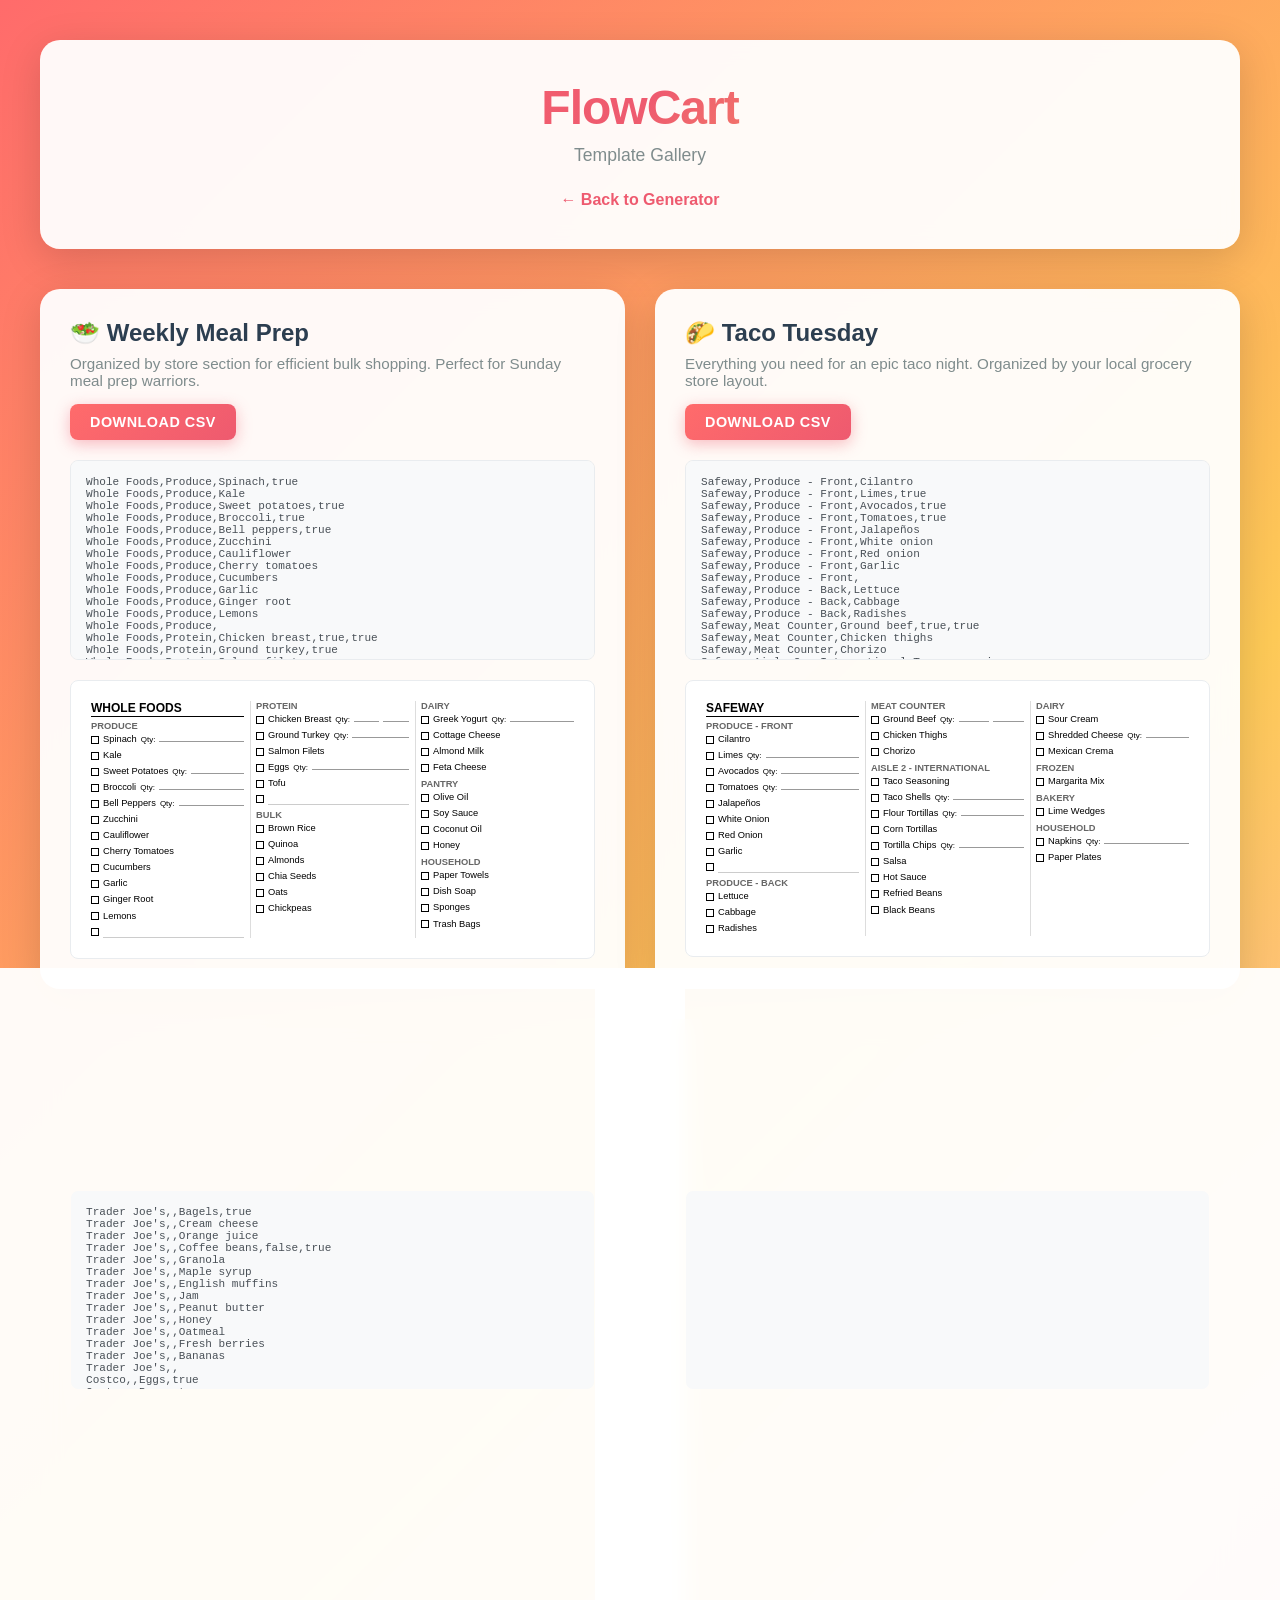
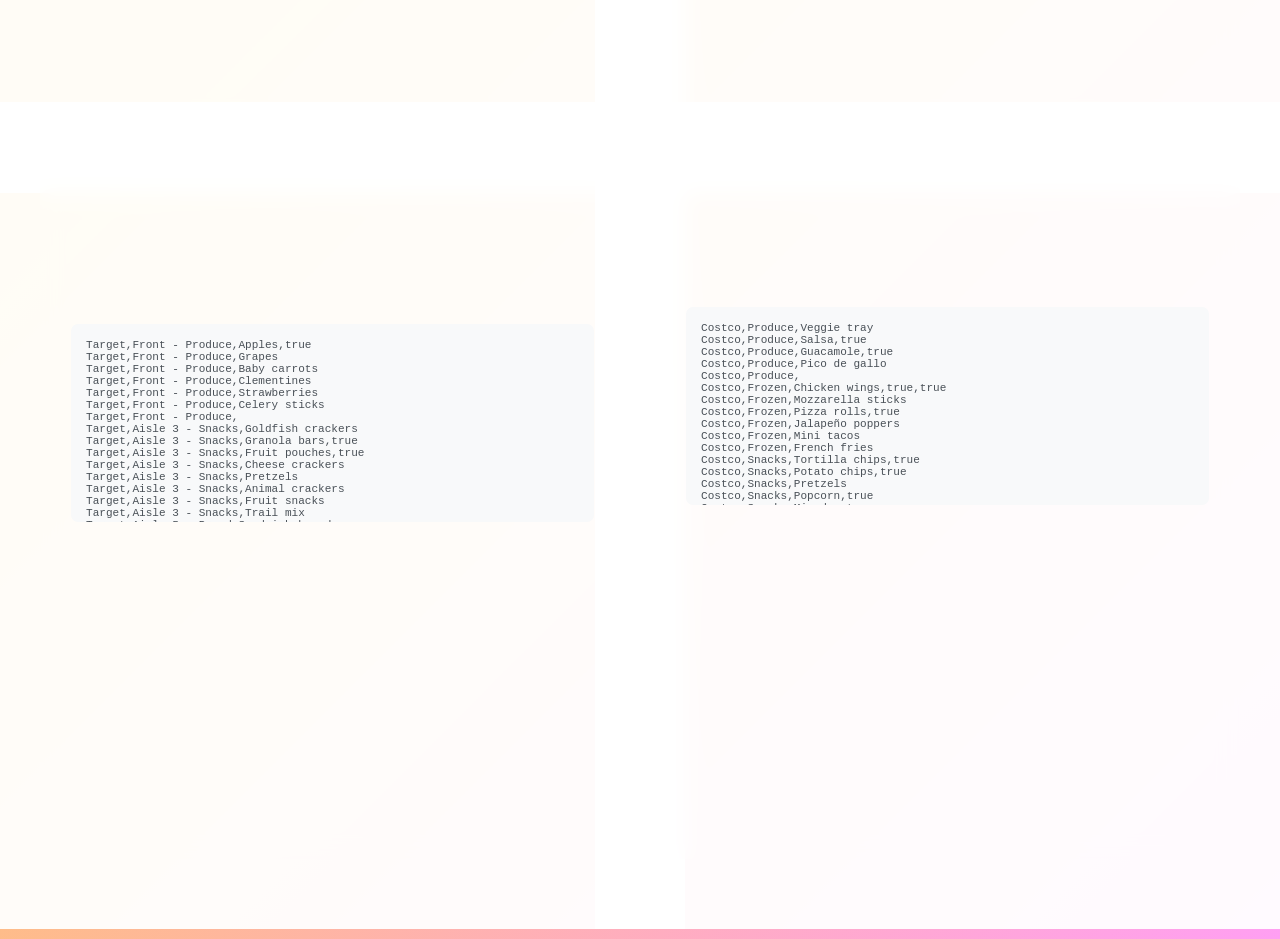
==== commit 1ffd4173: "Remove duplicate CSV content from gallery.html pre tags Template data was duplicated between the pre" ====
--- a/gallery.html
+++ b/gallery.html
@@ -27,43 +27,7 @@
         </div>
 
         <div class="csv-preview">
-          <pre id="csv-weekly-meal-prep">Whole Foods,Produce,Spinach,true
-Whole Foods,Produce,Kale
-Whole Foods,Produce,Sweet potatoes,true
-Whole Foods,Produce,Broccoli,true
-Whole Foods,Produce,Bell peppers,true
-Whole Foods,Produce,Zucchini
-Whole Foods,Produce,Cauliflower
-Whole Foods,Produce,Cherry tomatoes
-Whole Foods,Produce,Cucumbers
-Whole Foods,Produce,Garlic
-Whole Foods,Produce,Ginger root
-Whole Foods,Produce,Lemons
-Whole Foods,Produce,
-Whole Foods,Protein,Chicken breast,true,true
-Whole Foods,Protein,Ground turkey,true
-Whole Foods,Protein,Salmon filets
-Whole Foods,Protein,Eggs,true
-Whole Foods,Protein,Tofu
-Whole Foods,Protein,
-Whole Foods,Bulk,Brown rice
-Whole Foods,Bulk,Quinoa
-Whole Foods,Bulk,Almonds
-Whole Foods,Bulk,Chia seeds
-Whole Foods,Bulk,Oats
-Whole Foods,Bulk,Chickpeas
-Whole Foods,Dairy,Greek yogurt,true
-Whole Foods,Dairy,Cottage cheese
-Whole Foods,Dairy,Almond milk
-Whole Foods,Dairy,Feta cheese
-Whole Foods,Pantry,Olive oil
-Whole Foods,Pantry,Soy sauce
-Whole Foods,Pantry,Coconut oil
-Whole Foods,Pantry,Honey
-Whole Foods,Household,Paper towels
-Whole Foods,Household,Dish soap
-Whole Foods,Household,Sponges
-Whole Foods,Household,Trash bags</pre>
+          <pre id="csv-weekly-meal-prep"></pre>
         </div>
 
         <div class="list-preview" id="preview-weekly-meal-prep"></div>
@@ -78,37 +42,7 @@
         </div>
 
         <div class="csv-preview">
-          <pre id="csv-taco-tuesday">Safeway,Produce - Front,Cilantro
-Safeway,Produce - Front,Limes,true
-Safeway,Produce - Front,Avocados,true
-Safeway,Produce - Front,Tomatoes,true
-Safeway,Produce - Front,Jalapeños
-Safeway,Produce - Front,White onion
-Safeway,Produce - Front,Red onion
-Safeway,Produce - Front,Garlic
-Safeway,Produce - Front,
-Safeway,Produce - Back,Lettuce
-Safeway,Produce - Back,Cabbage
-Safeway,Produce - Back,Radishes
-Safeway,Meat Counter,Ground beef,true,true
-Safeway,Meat Counter,Chicken thighs
-Safeway,Meat Counter,Chorizo
-Safeway,Aisle 2 - International,Taco seasoning
-Safeway,Aisle 2 - International,Taco shells,true
-Safeway,Aisle 2 - International,Flour tortillas,true
-Safeway,Aisle 2 - International,Corn tortillas
-Safeway,Aisle 2 - International,Tortilla chips,true
-Safeway,Aisle 2 - International,Salsa
-Safeway,Aisle 2 - International,Hot sauce
-Safeway,Aisle 2 - International,Refried beans
-Safeway,Aisle 2 - International,Black beans
-Safeway,Dairy,Sour cream
-Safeway,Dairy,Shredded cheese,true
-Safeway,Dairy,Mexican crema
-Safeway,Frozen,Margarita mix
-Safeway,Bakery,Lime wedges
-Safeway,Household,Napkins,true
-Safeway,Household,Paper plates</pre>
+          <pre id="csv-taco-tuesday"></pre>
         </div>
 
         <div class="list-preview" id="preview-taco-tuesday"></div>
@@ -123,36 +57,7 @@
         </div>
 
         <div class="csv-preview">
-          <pre id="csv-breakfast-essentials">Trader Joe's,,Bagels,true
-Trader Joe's,,Cream cheese
-Trader Joe's,,Orange juice
-Trader Joe's,,Coffee beans,false,true
-Trader Joe's,,Granola
-Trader Joe's,,Maple syrup
-Trader Joe's,,English muffins
-Trader Joe's,,Jam
-Trader Joe's,,Peanut butter
-Trader Joe's,,Honey
-Trader Joe's,,Oatmeal
-Trader Joe's,,Fresh berries
-Trader Joe's,,Bananas
-Trader Joe's,,
-Costco,,Eggs,true
-Costco,,Bacon,true
-Costco,,Sausage links
-Costco,,Butter
-Costco,,Milk
-Costco,,Half and half
-Costco,,Bread loaves,true
-Costco,,Pancake mix
-Costco,,Syrup
-Costco,,Hash browns
-Costco,,Paper towels
-Costco,,Coffee filters
-Local Bakery,,Croissants,true
-Local Bakery,,Muffins
-Local Bakery,,Cinnamon rolls
-Local Bakery,,Scones</pre>
+          <pre id="csv-breakfast-essentials"></pre>
         </div>
 
         <div class="list-preview" id="preview-breakfast-essentials"></div>
@@ -167,33 +72,7 @@
         </div>
 
         <div class="csv-preview">
-          <pre id="csv-date-night">Whole Foods,Produce,Fresh basil
-Whole Foods,Produce,Garlic
-Whole Foods,Produce,Cherry tomatoes
-Whole Foods,Produce,Arugula
-Whole Foods,Produce,Lemons
-Whole Foods,Produce,Shallots
-Whole Foods,Produce,Fresh thyme
-Whole Foods,Produce,
-Whole Foods,Seafood,Fresh scallops,false,true
-Whole Foods,Seafood,Shrimp
-Whole Foods,Cheese Counter,Burrata
-Whole Foods,Cheese Counter,Parmesan wedge
-Whole Foods,Cheese Counter,Gorgonzola
-Whole Foods,Bakery,Sourdough bread
-Whole Foods,Wine Section,White wine,false,true
-Whole Foods,Wine Section,Red wine,false,true
-Whole Foods,Desserts,Dark chocolate
-Whole Foods,Household,Candles
-Whole Foods,Household,Fresh flowers,false,true
-Wine Shop,,Prosecco
-Italian Deli,,Fresh pasta
-Italian Deli,,Prosciutto
-Italian Deli,,Truffle oil
-Italian Deli,,Pesto
-Bakery,,Fresh baguette
-Bakery,,Tiramisu
-Bakery,,Amaretti cookies</pre>
+          <pre id="csv-date-night"></pre>
         </div>
 
         <div class="list-preview" id="preview-date-night"></div>
@@ -208,36 +87,7 @@
         </div>
 
         <div class="csv-preview">
-          <pre id="csv-kids-lunch">Target,Front - Produce,Apples,true
-Target,Front - Produce,Grapes
-Target,Front - Produce,Baby carrots
-Target,Front - Produce,Clementines
-Target,Front - Produce,Strawberries
-Target,Front - Produce,Celery sticks
-Target,Front - Produce,
-Target,Aisle 3 - Snacks,Goldfish crackers
-Target,Aisle 3 - Snacks,Granola bars,true
-Target,Aisle 3 - Snacks,Fruit pouches,true
-Target,Aisle 3 - Snacks,Cheese crackers
-Target,Aisle 3 - Snacks,Pretzels
-Target,Aisle 3 - Snacks,Animal crackers
-Target,Aisle 3 - Snacks,Fruit snacks
-Target,Aisle 3 - Snacks,Trail mix
-Target,Aisle 5 - Bread,Sandwich bread
-Target,Aisle 5 - Bread,Bagels
-Target,Aisle 5 - Bread,Hot dog buns
-Target,Deli,Turkey slices
-Target,Deli,Ham slices
-Target,Deli,Hummus cups
-Target,Dairy,String cheese,true
-Target,Dairy,Yogurt tubes,true
-Target,Dairy,Juice boxes,true
-Target,Dairy,Chocolate milk
-Target,Condiments,Peanut butter
-Target,Condiments,Jelly
-Target,Household,Sandwich bags,true
-Target,Household,Napkins
-Target,Household,Lunch boxes ice packs</pre>
+          <pre id="csv-kids-lunch"></pre>
         </div>
 
         <div class="list-preview" id="preview-kids-lunch"></div>
@@ -252,37 +102,7 @@
         </div>
 
         <div class="csv-preview">
-          <pre id="csv-game-day">Costco,Produce,Veggie tray
-Costco,Produce,Salsa,true
-Costco,Produce,Guacamole,true
-Costco,Produce,Pico de gallo
-Costco,Produce,
-Costco,Frozen,Chicken wings,true,true
-Costco,Frozen,Mozzarella sticks
-Costco,Frozen,Pizza rolls,true
-Costco,Frozen,Jalapeño poppers
-Costco,Frozen,Mini tacos
-Costco,Frozen,French fries
-Costco,Snacks,Tortilla chips,true
-Costco,Snacks,Potato chips,true
-Costco,Snacks,Pretzels
-Costco,Snacks,Popcorn,true
-Costco,Snacks,Mixed nuts
-Costco,Snacks,Candy bowl mix
-Costco,Drinks,Soda variety pack,true
-Costco,Drinks,Beer,true,true
-Costco,Drinks,Energy drinks
-Costco,Drinks,Water bottles,true
-Costco,Drinks,Sports drinks
-Costco,Household,Paper plates,true
-Costco,Household,Napkins,true
-Costco,Household,Plastic cups,true
-Costco,Household,Trash bags
-Local Deli,,Buffalo sauce
-Local Deli,,Ranch dip
-Local Deli,,Blue cheese dip
-Local Deli,,BBQ sauce
-Local Deli,,Honey mustard</pre>
+          <pre id="csv-game-day"></pre>
         </div>
 
         <div class="list-preview" id="preview-game-day"></div>
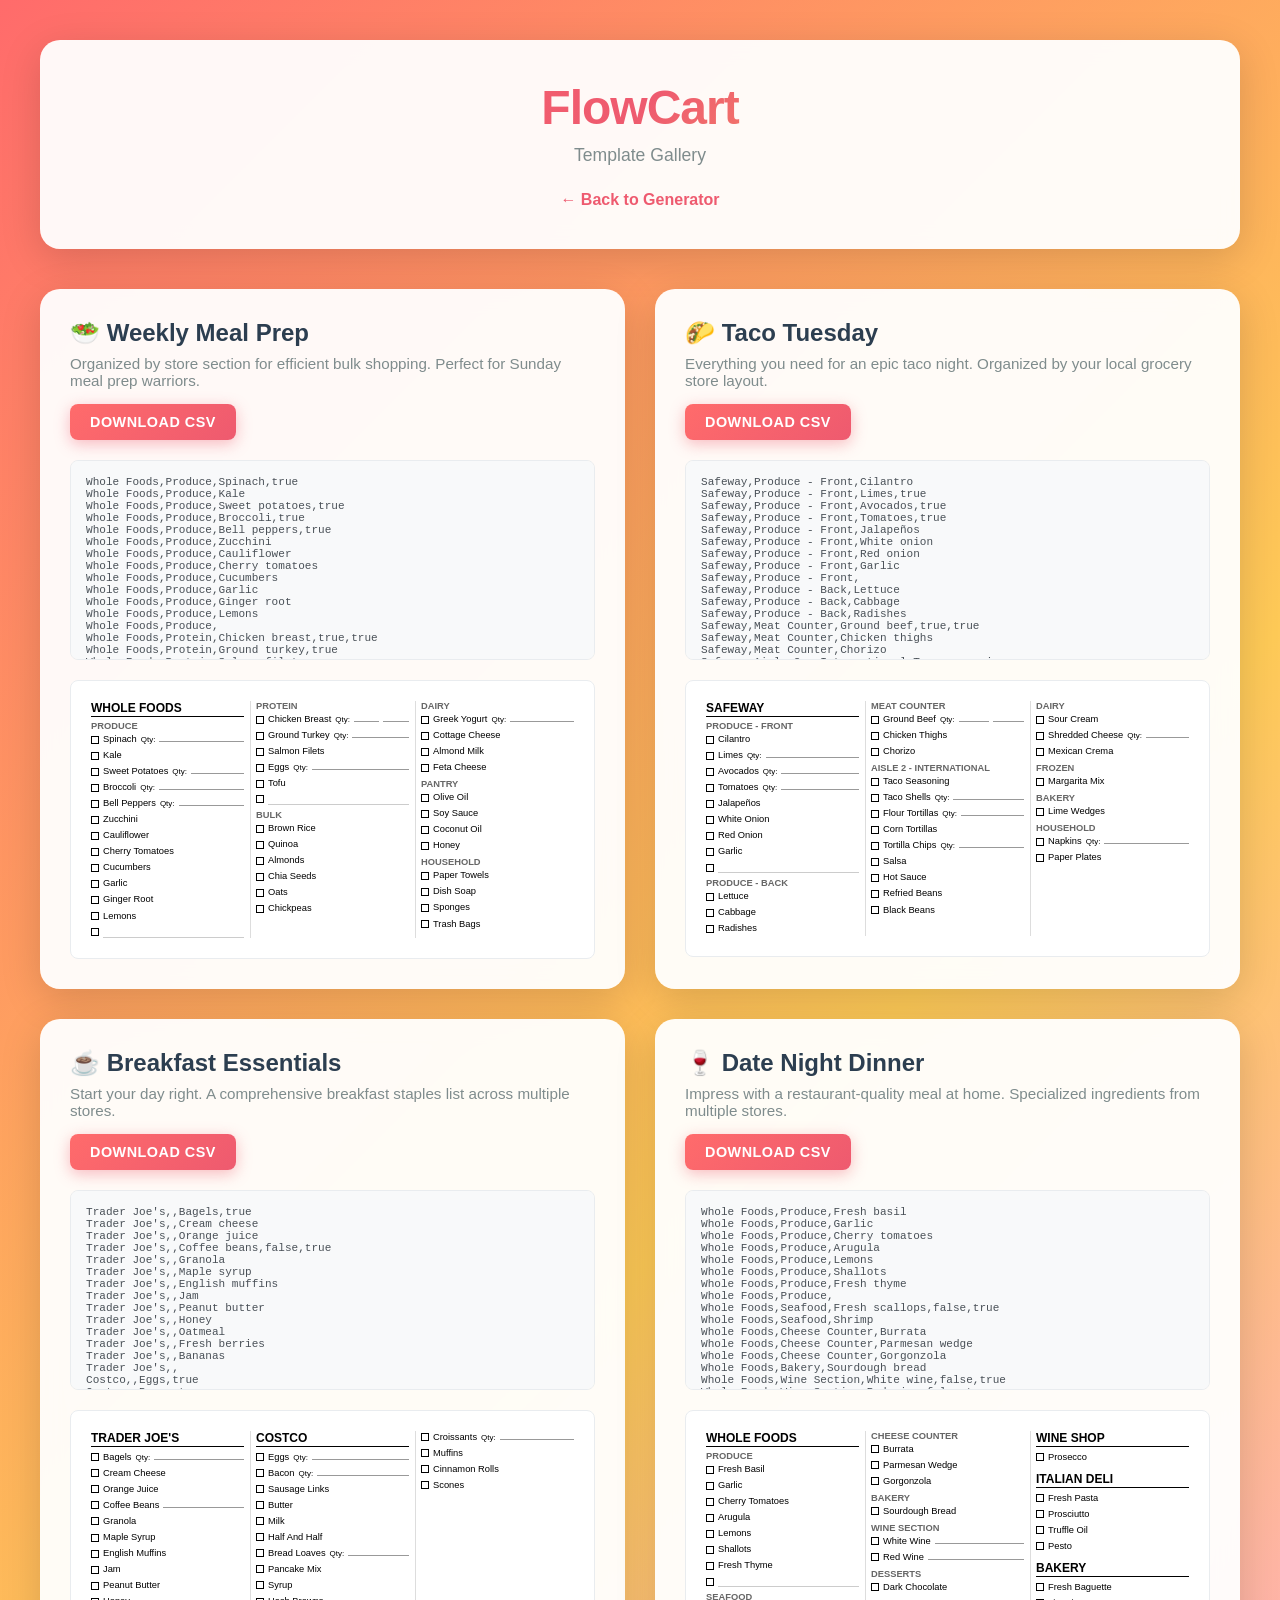
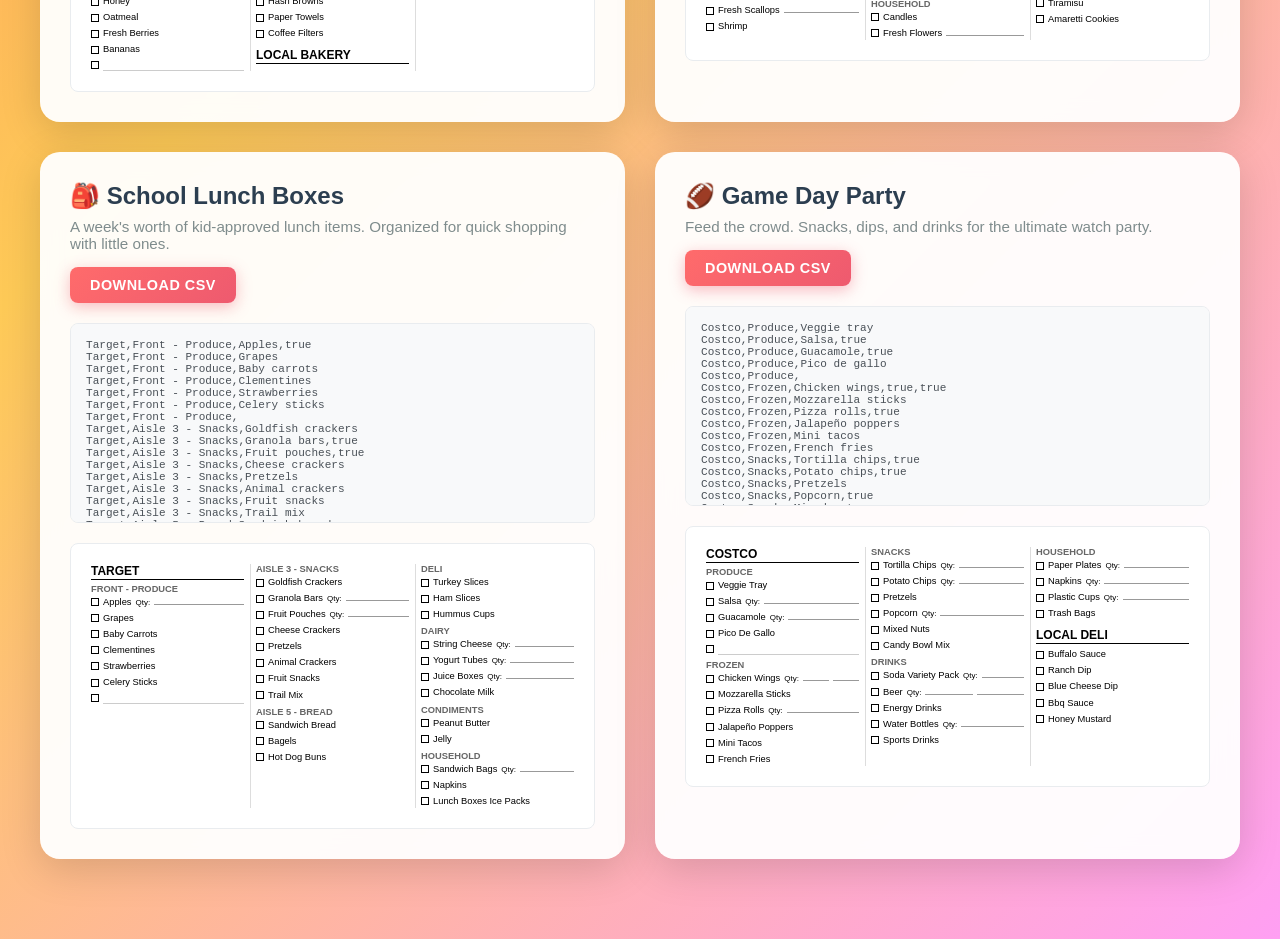
==== commit 4a3588df: "Rename grocery-list.html to index.html for Cloudflare Pages Co-Authored-By: Claude Sonnet 4.6 <norep" ====
--- a/gallery.html
+++ b/gallery.html
@@ -14,7 +14,7 @@
     <header>
       <h1>FlowCart</h1>
       <div class="subtitle">Template Gallery</div>
-      <a href="grocery-list.html" class="back-link">← Back to Generator</a>
+      <a href="/" class="back-link">← Back to Generator</a>
     </header>
 
     <div class="gallery">
